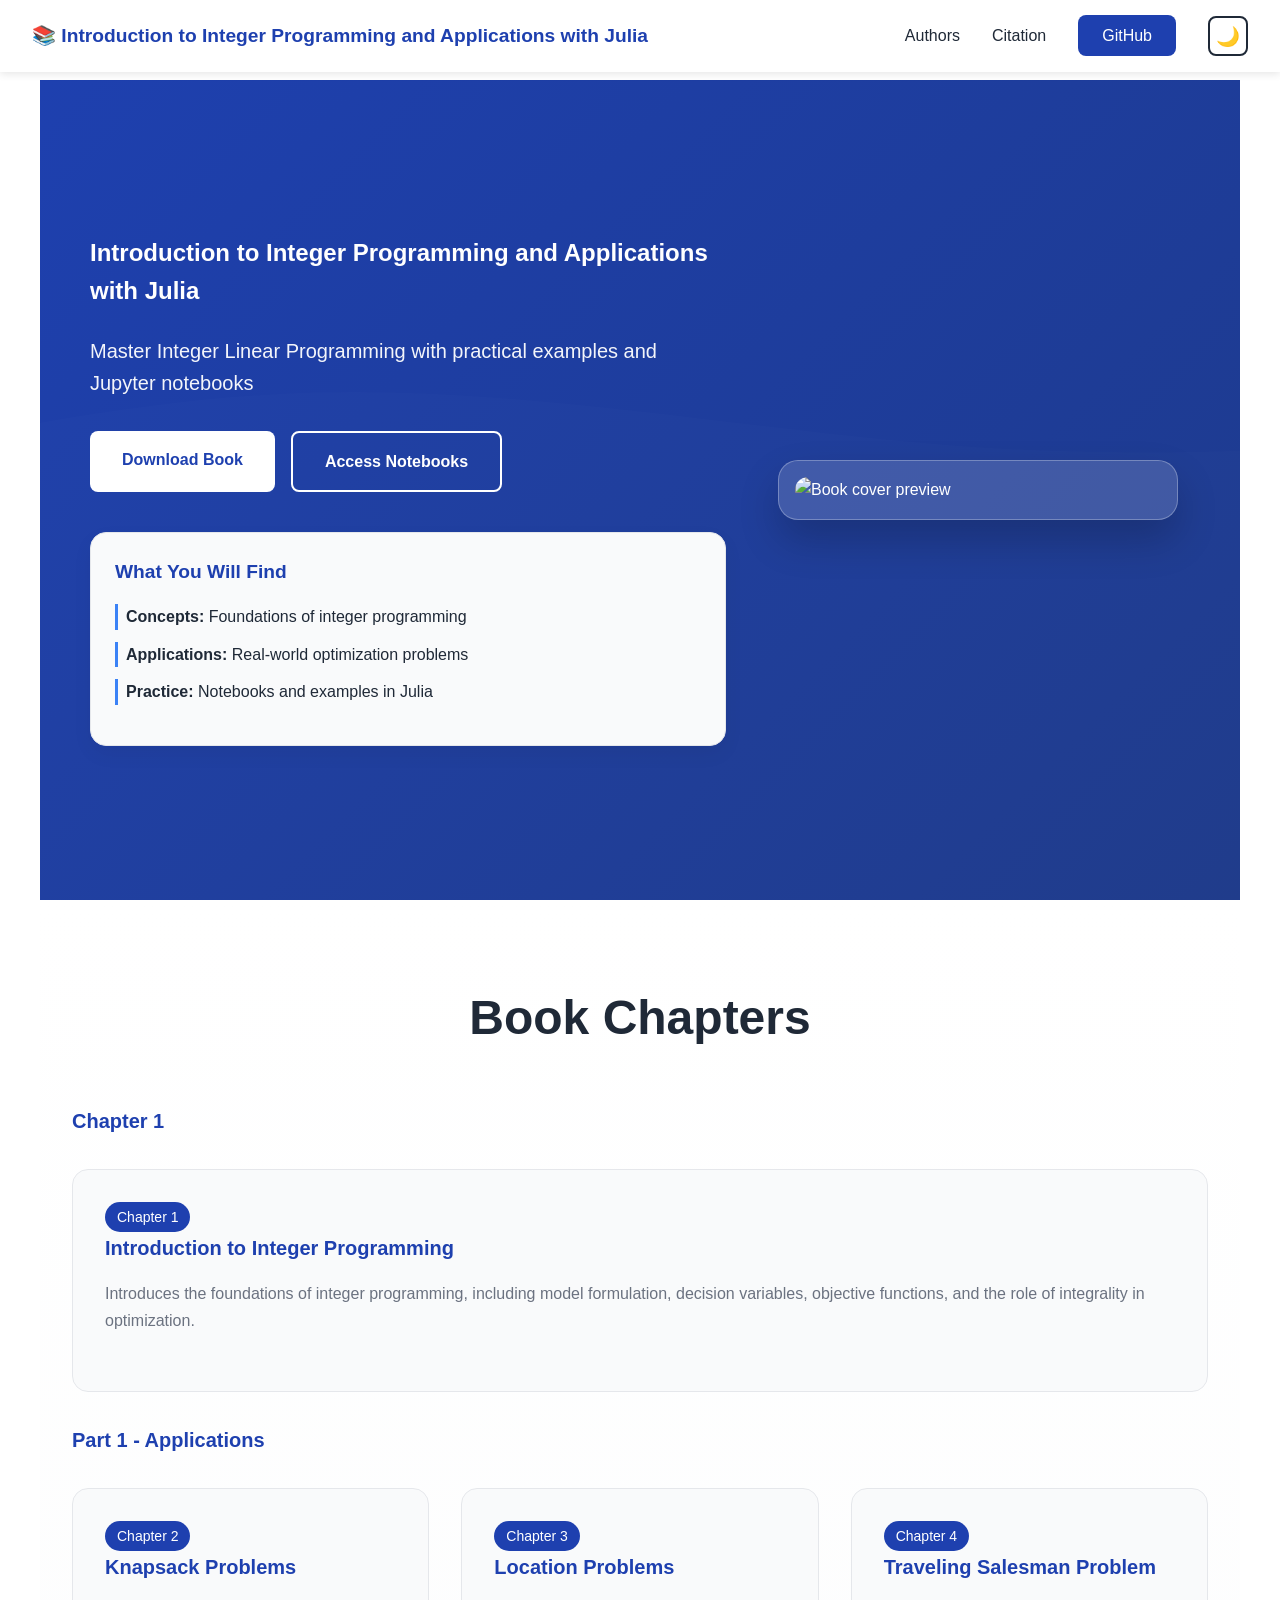
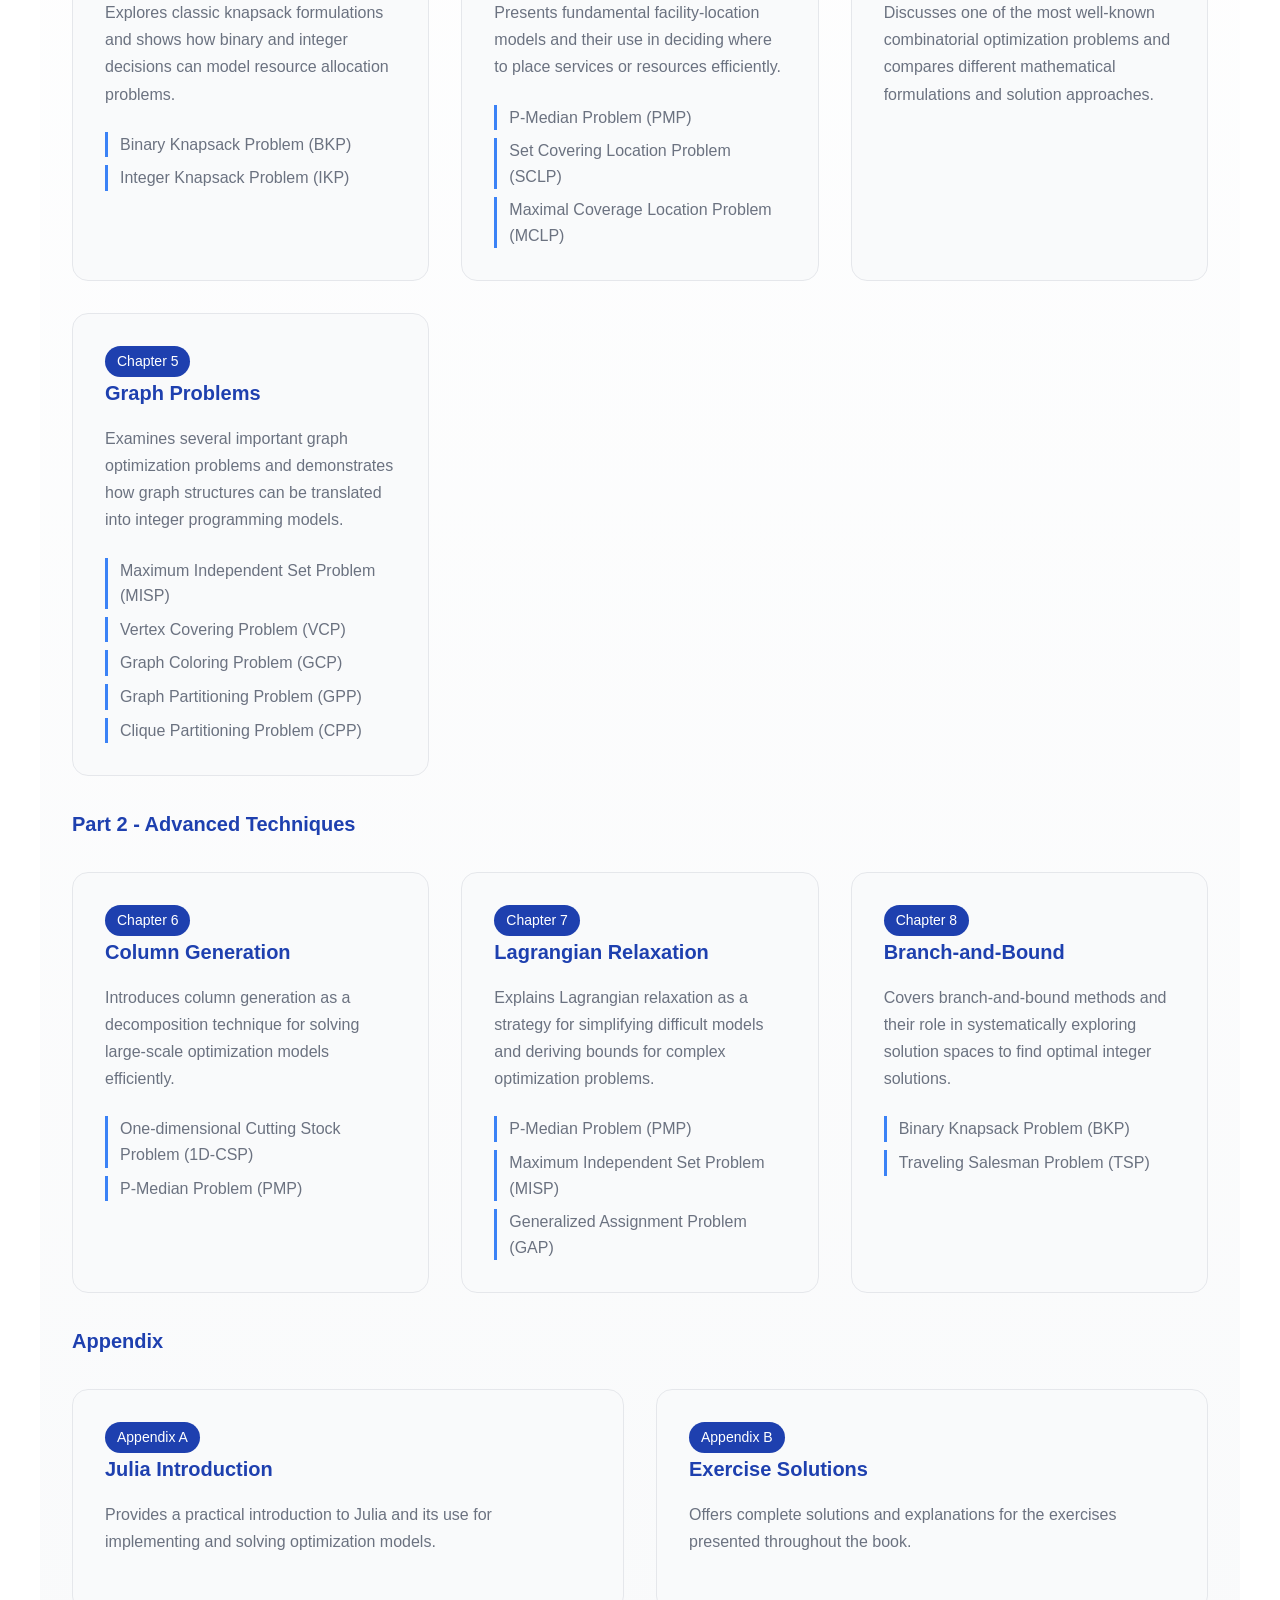
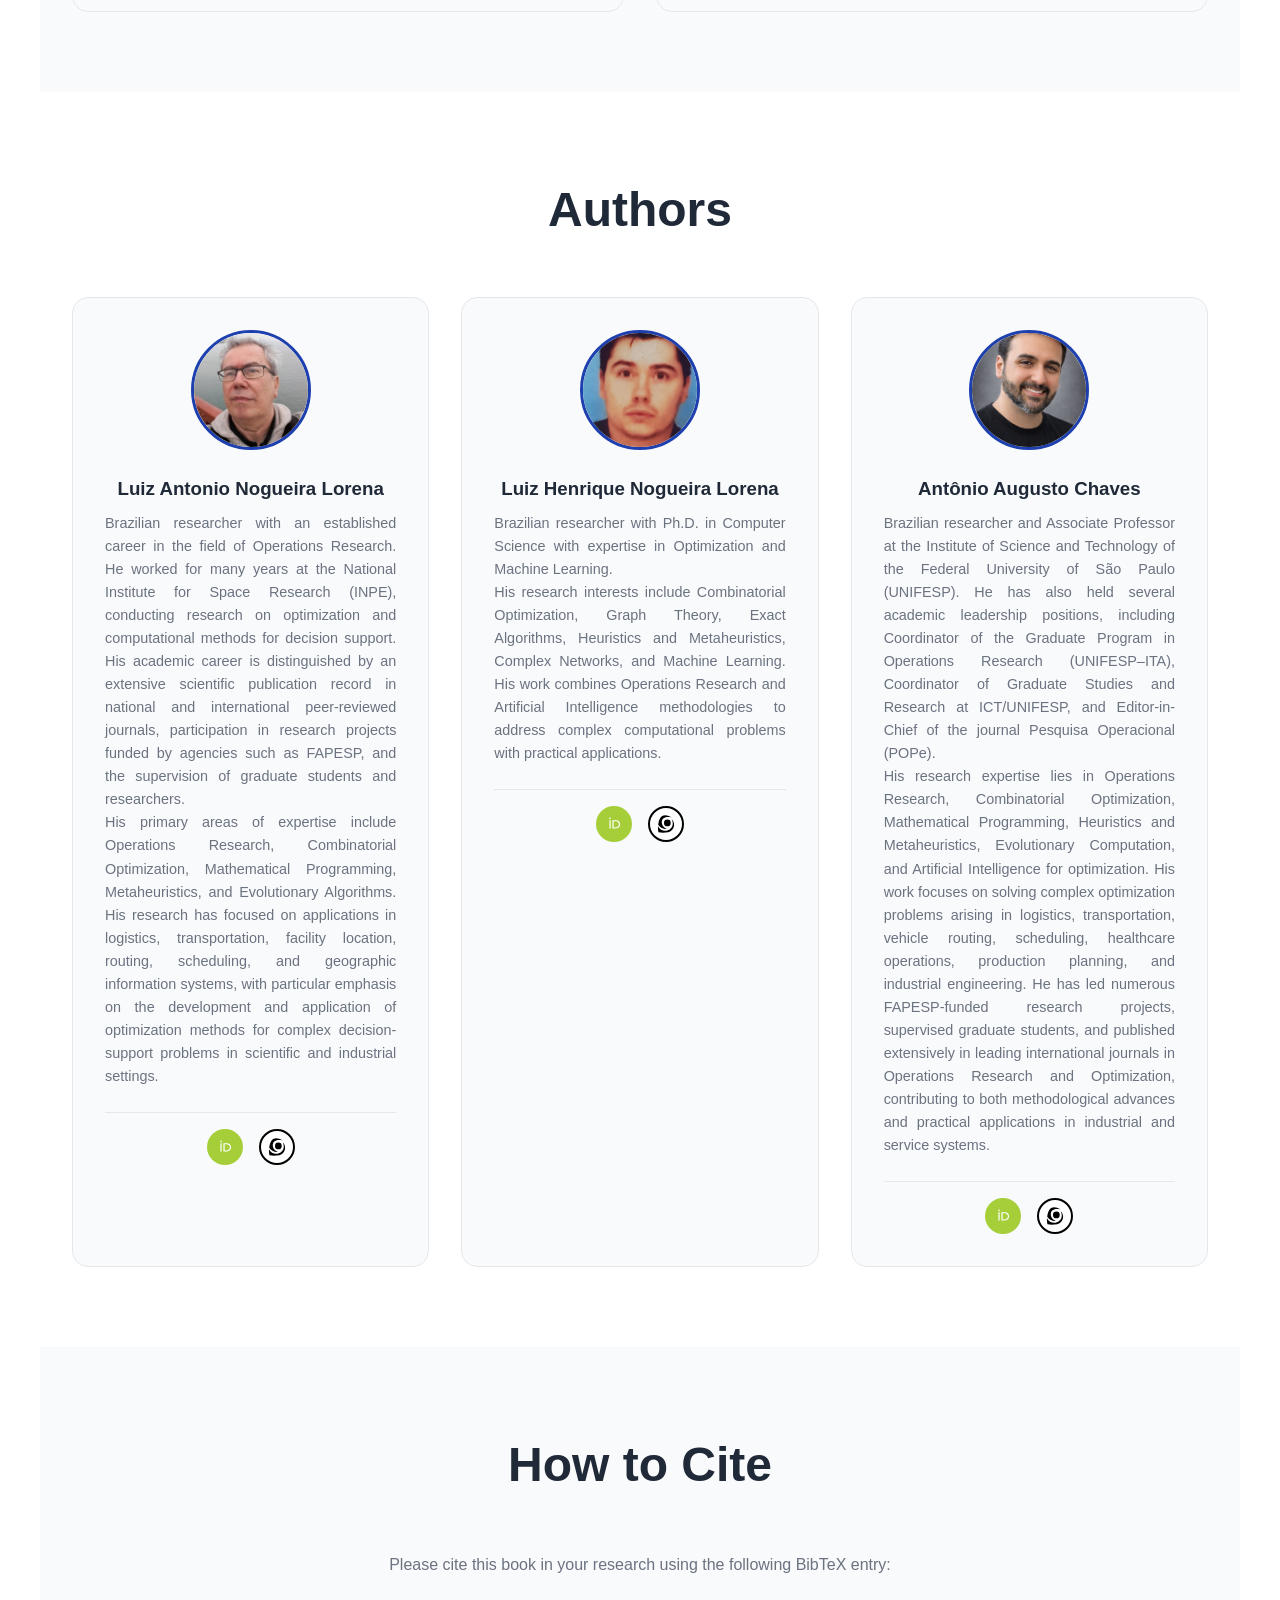
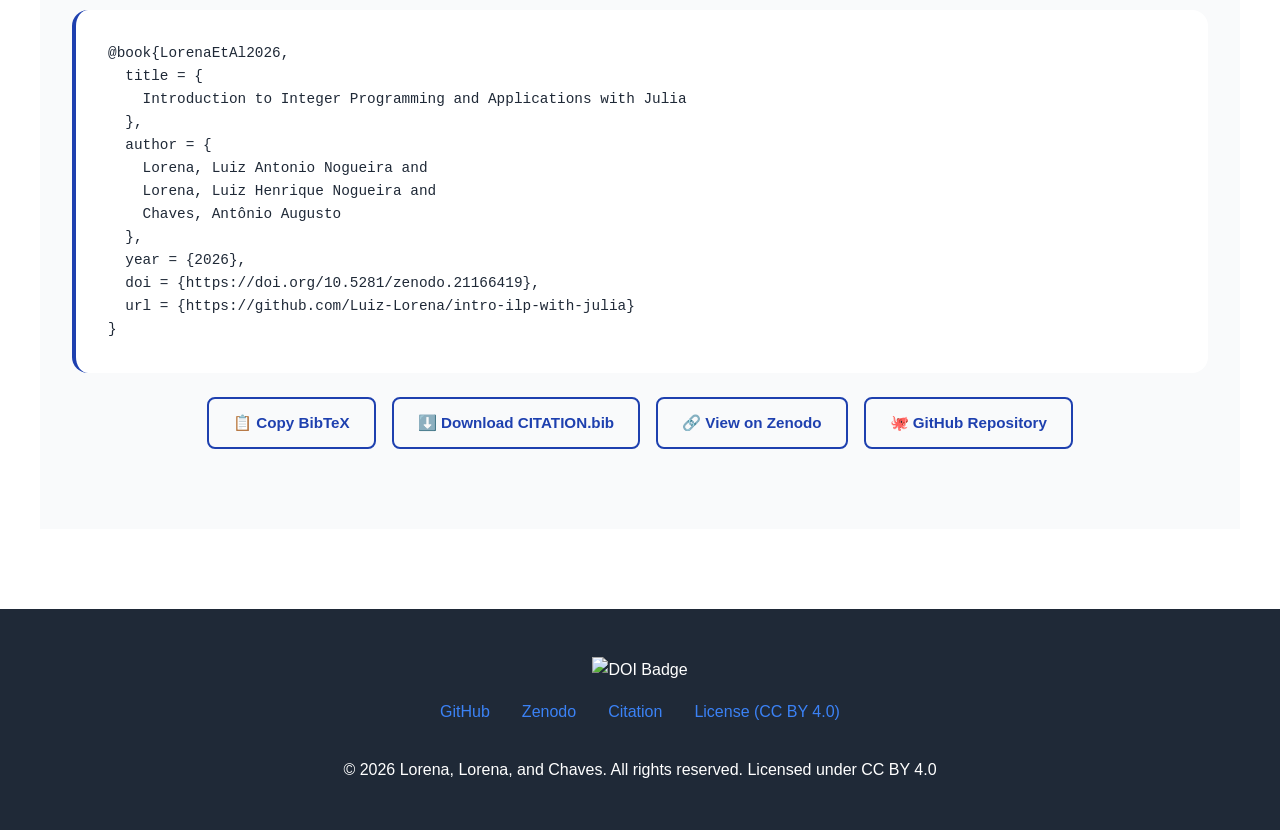
==== docs/index.html @ 432e2ef3 "Updating chapter descriptions" ====
<!DOCTYPE html>
<html lang="en">
<head>
    <meta charset="UTF-8">
    <meta name="viewport" content="width=device-width, initial-scale=1.0">
    <title>Introduction to Integer Programming and Applications with Julia</title>
    <style>
        * {
            margin: 0;
            padding: 0;
            box-sizing: border-box;
        }

        :root {
            --primary: #1e40af;
            --primary-dark: #1e3a8a;
            --primary-light: #3b82f6;
            --secondary: #dc2626;
            --text-dark: #1f2937;
            --text-light: #6b7280;
            --bg-light: #f9fafb;
            --bg-white: #ffffff;
            --border: #e5e7eb;
            --success: #10b981;
        }

        html.dark-mode {
            --primary: #60a5fa;
            --primary-dark: #3b82f6;
            --primary-light: #93c5fd;
            --secondary: #f87171;
            --text-dark: #f3f4f6;
            --text-light: #d1d5db;
            --bg-light: #1f2937;
            --bg-white: #111827;
            --border: #374151;
            --success: #34d399;
        }

        html {
            scroll-behavior: smooth;
        }

        body {
            font-family: -apple-system, BlinkMacSystemFont, 'Segoe UI', Roboto, 'Helvetica Neue', Arial, sans-serif;
            line-height: 1.6;
            color: var(--text-dark);
            background: var(--bg-white);
        }

        /* Navigation */
        nav {
            position: fixed;
            top: 0;
            width: 100%;
            background: rgba(255, 255, 255, 0.95);
            backdrop-filter: blur(10px);
            padding: 1rem 2rem;
            display: flex;
            justify-content: space-between;
            align-items: center;
            z-index: 1000;
            box-shadow: 0 2px 8px rgba(0, 0, 0, 0.1);
            transition: background 0.3s ease;
        }

        html.dark-mode nav {
            background: rgba(17, 24, 39, 0.95);
        }

        .nav-brand {
            font-size: 1.2rem;
            font-weight: 700;
            color: var(--primary);
            text-decoration: none;
            display: flex;
            align-items: center;
            gap: 0.5rem;
        }

        .nav-links {
            display: flex;
            gap: 2rem;
            list-style: none;
            align-items: center;
        }

        .nav-links a {
            color: var(--text-dark);
            text-decoration: none;
            font-weight: 500;
            transition: color 0.3s ease;
        }

        .nav-links a:hover {
            color: var(--primary);
        }

        .nav-cta {
            background: var(--primary);
            color: white;
            padding: 0.75rem 1.5rem;
            border-radius: 0.5rem;
            transition: background 0.3s ease;
        }

        .nav-links .nav-cta {
            color: white;
        }

        .nav-cta:hover {
            background: var(--primary-dark);
        }

        .hamburger {
            display: none;
            flex-direction: column;
            cursor: pointer;
            gap: 0.4rem;
        }

        .hamburger span {
            width: 25px;
            height: 3px;
            background: var(--text-dark);
            border-radius: 2px;
            transition: all 0.3s ease;
        }

        .theme-toggle {
            background: transparent;
            border: 2px solid var(--text-dark);
            color: var(--text-dark);
            width: 40px;
            height: 40px;
            border-radius: 0.5rem;
            cursor: pointer;
            display: flex;
            align-items: center;
            justify-content: center;
            font-size: 1.2rem;
            transition: all 0.3s ease;
        }

        .theme-toggle:hover {
            background: var(--primary);
            border-color: var(--primary);
            color: white;
        }

        /* Hero Section */
        .hero {
            margin-top: 80px;
            min-height: calc(100vh - 80px);
            background: linear-gradient(135deg, var(--primary) 0%, var(--primary-dark) 100%);
            color: white;
            display: flex;
            align-items: center;
            justify-content: center;
            padding: 2rem;
            position: relative;
            overflow: hidden;
        }

        .hero-inner {
            display: grid;
            grid-template-columns: 1.2fr 0.8fr;
            gap: 2.5rem;
            align-items: center;
            width: min(1100px, 100%);
            z-index: 1;
        }

        .hero::before {
            content: '';
            position: absolute;
            top: 0;
            left: 0;
            right: 0;
            bottom: 0;
            background: url('data:image/svg+xml,<svg xmlns="http://www.w3.org/2000/svg" viewBox="0 0 1440 320"><path fill="rgba(255,255,255,0.1)" fill-opacity="1" d="M0,96L48,112C96,128,192,160,288,160C384,160,480,128,576,122.7C672,117,768,139,864,144C960,149,1056,139,1152,128C1248,117,1344,107,1392,101.3L1440,96L1440,320L1392,320C1344,320,1248,320,1152,320C1056,320,960,320,864,320C768,320,672,320,576,320C480,320,384,320,288,320C192,320,96,320,48,320L0,320Z"></path></svg>') no-repeat bottom;
            background-size: cover;
            opacity: 0.1;
        }

        .hero-content {
            max-width: 700px;
            text-align: left;
            animation: fadeInUp 0.8s ease;
        }

        .hero h1 {
            font-size: clamp(rem, 5vw, 4rem);
            margin-bottom: 1.5rem;
            font-weight: 800;
        }

        .hero p {
            font-size: clamp(1rem, 2vw, 1.25rem);
            margin-bottom: 2rem;
            opacity: 0.95;
        }

        .hero-buttons {
            display: flex;
            gap: 1rem;
            justify-content: flex-start;
            flex-wrap: wrap;
        }

        .hero-visual {
            display: flex;
            justify-content: center;
            animation: fadeInUp 0.9s ease;
        }

        .hero-image-card {
            background: rgba(255, 255, 255, 0.15);
            backdrop-filter: blur(8px);
            border: 1px solid rgba(255, 255, 255, 0.28);
            border-radius: 1.25rem;
            padding: 1rem;
            box-shadow: 0 20px 40px rgba(0, 0, 0, 0.2);
            max-width: 400px;
            width: 100%;
        }

        .hero-image-card img {
            width: 100%;
            height: auto;
            display: block;
            border-radius: 0.9rem;
        }

        .btn {
            padding: 1rem 2rem;
            border-radius: 0.5rem;
            font-weight: 600;
            text-decoration: none;
            transition: all 0.3s ease;
            border: none;
            cursor: pointer;
            font-size: 1rem;
            display: inline-block;
        }

        .btn-primary {
            background: white;
            color: var(--primary);
        }

        .btn-primary:hover {
            transform: translateY(-2px);
            box-shadow: 0 10px 20px rgba(0, 0, 0, 0.2);
        }

        .btn-secondary {
            background: transparent;
            color: white;
            border: 2px solid white;
        }

        .btn-secondary:hover {
            background: white;
            color: var(--primary);
        }

        /* Sections */
        section {
            padding: 5rem 2rem;
            max-width: 1200px;
            margin: 0 auto;
        }

        h2 {
            font-size: clamp(2rem, 4vw, 3rem);
            margin-bottom: 3rem;
            text-align: center;
            color: var(--text-dark);
        }

        /* About Section */
        .about {
            display: grid;
            grid-template-columns: minmax(0, 1.1fr) minmax(280px, 0.9fr);
            gap: 3rem;
            align-items: center;
        }

        .about-content h3 {
            font-size: 1.5rem;
            margin-bottom: 1rem;
            color: var(--primary);
        }

        .about-content p {
            margin-bottom: 1rem;
            color: var(--text-light);
            line-height: 1.8;
        }

        .about-features {
            display: flex;
            flex-direction: column;
            gap: 1rem;
            margin-top: 1.5rem;
        }

        .feature-item {
            display: flex;
            gap: 1rem;
            align-items: center;
        }

        .feature-icon {
            width: 40px;
            height: 40px;
            background: var(--primary-light);
            border-radius: 50%;
            display: flex;
            align-items: center;
            justify-content: center;
            color: white;
            font-weight: bold;
            flex-shrink: 0;
        }

        .feature-item span {
            flex: 1;
        }

        .about-image {
            background: linear-gradient(135deg, var(--primary-light) 0%, var(--primary) 100%);
            border-radius: 1rem;
            height: 400px;
            display: flex;
            align-items: center;
            justify-content: center;
            color: white;
            font-size: 4rem;
        }

        .about-panel {
            display: flex;
            justify-content: center;
        }

        .about-panel-card {
            background: var(--bg-light);
            border: 1px solid var(--border);
            border-radius: 1rem;
            padding: 1.5rem;
            width: 100%;
            margin-top: 2.5rem;
            box-shadow: 0 8px 20px rgba(0, 0, 0, 0.05);
        }

        .about-panel-card h3 {
            color: var(--primary);
            margin-bottom: 1rem;
            font-size: 1.2rem;
        }

        .about-panel-card p {
            color: var(--text-light);
            margin-bottom: 1rem;
            line-height: 1.7;
        }

        .about-panel-list {
            list-style: none;
            display: flex;
            flex-direction: column;
            gap: 0.75rem;
            margin-bottom: 1rem;
        }

        .about-panel-list li {
            color: var(--text-dark);
            padding-left: 0.5rem;
            border-left: 3px solid var(--primary-light);
        }

        .about-panel-link {
            display: inline-block;
            color: var(--primary);
            font-weight: 600;
            text-decoration: none;
        }

        .about-panel-link:hover {
            text-decoration: underline;
        }

        /* Chapters Grid */
        .chapters-grid {
            display: grid;
            grid-template-columns: repeat(auto-fit, minmax(300px, 1fr));
            gap: 2rem;
            margin-top: 2rem;
        }

        .chapter-card {
            background: var(--bg-light);
            border-radius: 1rem;
            padding: 2rem;
            transition: all 0.3s ease;
            border: 1px solid var(--border);
        }

        .chapter-card:hover {
            transform: translateY(-8px);
            box-shadow: 0 12px 24px rgba(0, 0, 0, 0.1);
            border-color: var(--primary);
        }

        .chapter-card h3 {
            color: var(--primary);
            margin-bottom: 1rem;
            font-size: 1.25rem;
        }

        .chapter-card p {
            color: var(--text-light);
            margin-bottom: 1.5rem;
            line-height: 1.7;
        }

        .chapter-tag {
            display: inline-block;
            background: var(--primary);
            color: white;
            padding: 0.25rem 0.75rem;
            border-radius: 2rem;
            font-size: 0.875rem;
            margin-right: 0.5rem;
        }

        .chapters-section {
            background: linear-gradient(180deg, var(--bg-white) 0%, var(--bg-light) 100%);
        }

        .chapter-part {
            margin-top: 2rem;
        }

        .chapter-part h3 {
            color: var(--primary);
            margin-bottom: 1rem;
            font-size: 1.25rem;
        }

        .chapter-card ul {
            list-style: none;
            display: flex;
            flex-direction: column;
            gap: 0.5rem;
            margin-top: 1rem;
        }

        .chapter-card li {
            color: var(--text-light);
            padding-left: 0.75rem;
            border-left: 3px solid var(--primary-light);
            line-height: 1.6;
        }

        /* Key Features */
        .features {
            background: var(--bg-light);
        }

        .features-grid {
            display: grid;
            grid-template-columns: repeat(auto-fit, minmax(250px, 1fr));
            gap: 2rem;
            margin-top: 2rem;
        }

        .feature-card {
            background: white;
            padding: 2rem;
            border-radius: 1rem;
            text-align: center;
            border: 1px solid var(--border);
            transition: all 0.3s ease;
        }

        .feature-card:hover {
            border-color: var(--primary);
            box-shadow: 0 8px 16px rgba(0, 0, 0, 0.08);
        }

        .feature-card-icon {
            font-size: 3rem;
            margin-bottom: 1rem;
        }

        .feature-card h3 {
            margin-bottom: 1rem;
            color: var(--text-dark);
        }

        .feature-card p {
            color: var(--text-light);
        }

        /* Authors Section */
        .authors-section {
            text-align: center;
        }

        .authors-grid {
            display: grid;
            grid-template-columns: repeat(auto-fit, minmax(250px, 1fr));
            gap: 2rem;
            margin-top: 2rem;
        }

        .author-card {
            background: var(--bg-light);
            padding: 2rem;
            border-radius: 1rem;
            border: 1px solid var(--border);
        }

        .author-avatar {
            width: 120px;
            height: 120px;
            border-radius: 50%;
            margin: 0 auto 1.5rem;
            display: flex;
            align-items: center;
            justify-content: center;
            overflow: hidden;
            border: 3px solid var(--primary);
        }

        .author-avatar img {
            width: 100%;
            height: 100%;
            object-fit: cover;
        }

        .author-card h3 {
            margin-bottom: 0.5rem;
            color: var(--text-dark);
        }

        .author-card p {
            color: var(--text-light);
            font-size: 0.9rem;
            text-align: justify;
        }

        .author-links {
            display: flex;
            gap: 1rem;
            justify-content: center;
            margin-top: 1.5rem;
            padding-top: 1rem;
            border-top: 1px solid var(--border);
        }

        .author-link {
            display: inline-flex;
            align-items: center;
            justify-content: center;
            width: 36px;
            height: 36px;
            border-radius: 50%;
            background: var(--primary-light);
            color: white;
            text-decoration: none;
            transition: all 0.3s ease;
            font-size: 1.2rem;
        }

        .author-link:hover {
            background: var(--primary);
            transform: translateY(-2px);
        }

        .author-link.lattes {
            background: white;
            border: 2px solid #000000;
        }

        .author-link.lattes:hover {
            background: #f0f0f0;
            border: 4px solid #000000;
        }

        .author-link.lattes img {
            filter: brightness(0) saturate(100%) contrast(100%);
        }

        .author-link.orcid {
            background: #a6ce39;
        }

        .author-link.orcid:hover {
            background: #8ab71b;
        }

        /* Citation Section */
        .citation-section {
            background: var(--bg-light);
        }

        .citation-box {
            background: white;
            padding: 2rem;
            border-radius: 1rem;
            border-left: 4px solid var(--primary);
            margin-top: 2rem;
            font-family: 'Monaco', 'Menlo', monospace;
            font-size: 0.9rem;
            overflow-x: auto;
            position: relative;
        }

        html.dark-mode .citation-box {
            background: #1f2937;
            color: #f3f4f6;
        }

        .citation-actions {
            display: flex;
            gap: 1rem;
            justify-content: center;
            margin-top: 1.5rem;
            flex-wrap: wrap;
        }

        .citation-btn {
            padding: 0.75rem 1.5rem;
            border-radius: 0.5rem;
            font-weight: 600;
            text-decoration: none;
            border: 2px solid var(--primary);
            background: transparent;
            color: var(--primary);
            cursor: pointer;
            transition: all 0.3s ease;
            font-size: 0.95rem;
        }

        .citation-btn:hover {
            background: var(--primary);
            color: white;
            transform: translateY(-2px);
        }

        .citation-btn.success {
            border-color: var(--success);
            color: var(--success);
        }

        .citation-btn.success:hover {
            background: var(--success);
            color: white;
        }

        /* Footer */
        footer {
            background: var(--text-dark);
            color: white;
            padding: 3rem 2rem;
            text-align: center;
            margin-top: 5rem;
        }

        .footer-links {
            display: flex;
            justify-content: center;
            gap: 2rem;
            margin-bottom: 2rem;
            flex-wrap: wrap;
        }

        .footer-links a {
            color: var(--primary-light);
            text-decoration: none;
            transition: color 0.3s ease;
        }

        .footer-links a:hover {
            color: white;
        }

        .badge {
            display: inline-block;
            margin-bottom: 1rem;
        }

        /* Animations */
        @keyframes fadeInUp {
            from {
                opacity: 0;
                transform: translateY(30px);
            }
            to {
                opacity: 1;
                transform: translateY(0);
            }
        }

        /* Responsive Design */
        @media (max-width: 768px) {
            nav {
                padding: 1rem;
            }

            .nav-links {
                display: none;
                position: absolute;
                top: 100%;
                left: 0;
                right: 0;
                background: var(--bg-white);
                flex-direction: column;
                gap: 1rem;
                padding: 2rem;
                box-shadow: 0 8px 16px rgba(0, 0, 0, 0.1);
            }

            .nav-links.active {
                display: flex;
            }

            html.dark-mode .nav-links {
                background: rgba(17, 24, 39, 0.98);
            }

            .hamburger {
                display: flex;
            }

            .hamburger.active span:nth-child(1) {
                transform: rotate(45deg) translate(8px, 8px);
            }

            .hamburger.active span:nth-child(2) {
                opacity: 0;
            }

            .hamburger.active span:nth-child(3) {
                transform: rotate(-45deg) translate(5px, -6px);
            }

            .hero {
                margin-top: 60px;
            }

            .hero-inner {
                grid-template-columns: 1fr;
                gap: 2rem;
            }

            .hero-content {
                text-align: center;
            }

            .hero-buttons {
                justify-content: center;
            }

            section {
                padding: 3rem 1.5rem;
            }

            .about {
                grid-template-columns: 1fr;
            }

            .about-image {
                order: -1;
            }

            h2 {
                font-size: 2rem;
                margin-bottom: 2rem;
            }

            .chapters-grid {
                grid-template-columns: 1fr;
            }
        }

        @media (max-width: 480px) {
            .hero h1 {
                font-size: 1.75rem;
            }

            .hero-buttons {
                flex-direction: column;
            }

            .btn {
                width: 100%;
            }

            .footer-links {
                flex-direction: column;
                gap: 1rem;
            }
        }

        /* Utility Classes */
        .container {
            max-width: 1200px;
            margin: 0 auto;
            padding: 0 2rem;
        }

        .text-center {
            text-align: center;
        }

        .mt-3 {
            margin-top: 1.5rem;
        }
    </style>
</head>
<body>
    <!-- Navigation -->
    <nav>
        <a href="#" class="nav-brand">📚 Introduction to Integer Programming and Applications with Julia</a>
        <button class="hamburger" id="hamburger">
            <span></span>
            <span></span>
            <span></span>
        </button>
        <ul class="nav-links" id="navLinks">
            <li><a href="#authors">Authors</a></li>
            <li><a href="#citation">Citation</a></li>
            <li><a href="https://github.com/Luiz-Lorena/intro-ilp-with-julia" target="_blank" class="nav-cta">GitHub</a></li>
            <li><button class="theme-toggle" id="themeToggle" title="Toggle dark mode">🌙</button></li>
        </ul>
    </nav>

    <!-- Hero Section -->
    <section class="hero">
        <div class="hero-inner">
            <div class="hero-content">
                <h1>Introduction to Integer Programming and Applications with Julia</h1>
                <p>Master Integer Linear Programming with practical examples and Jupyter notebooks</p>
                <div class="hero-buttons">
                    <a href="intro-ilp-julia.pdf" 
                    download="intro-ilp-julia.pdf"
                    class="btn btn-primary">Download Book</a>
                    <a href="https://github.com/Luiz-Lorena/intro-ilp-with-julia" class="btn btn-secondary">Access Notebooks</a>
                </div>
            <!-- <div class="about-panel"> -->
            <div class="about-panel-card">
                    <h3>What You Will Find</h3>
                    <ul class="about-panel-list">
                        <li><strong>Concepts:</strong> Foundations of integer programming</li>
                        <li><strong>Applications:</strong> Real-world optimization problems</li>
                        <li><strong>Practice:</strong> Notebooks and examples in Julia</li>
                    </ul>
                </div>
            <!-- </div> -->
            </div>
            <div class="hero-visual">
                <div class="hero-image-card">
                    <img src="images/cover.png" alt="Book cover preview">
                </div>
            </div>
        </div>
    </section>

    <!-- Chapters Overview Section -->
    <section id="chapters" class="chapters-section">
        <h2>Book Chapters</h2>

        <div class="chapter-part">
            <h3>Chapter 1</h3>
            <div class="chapters-grid">
                <article class="chapter-card">
                    <span class="chapter-tag">Chapter 1</span>
                    <h3>Introduction to Integer Programming</h3>
                    <p>Introduces the foundations of integer programming, including model formulation, decision variables, objective functions, and the role of integrality in optimization.</p>
                </article>
            </div>
        </div>

        <div class="chapter-part">
            <h3>Part 1 - Applications</h3>
            <div class="chapters-grid">
                <article class="chapter-card">
                    <span class="chapter-tag">Chapter 2</span>
                    <h3>Knapsack Problems</h3>
                    <p>Explores classic knapsack formulations and shows how binary and integer decisions can model resource allocation problems.</p>
                    <ul>
                        <li>Binary Knapsack Problem (BKP)</li>
                        <li>Integer Knapsack Problem (IKP)</li>
                    </ul>
                </article>
                <article class="chapter-card">
                    <span class="chapter-tag">Chapter 3</span>
                    <h3>Location Problems</h3>
                    <p>Presents fundamental facility-location models and their use in deciding where to place services or resources efficiently.</p>
                    <ul>
                        <li>P-Median Problem (PMP)</li>
                        <li>Set Covering Location Problem (SCLP)</li>
                        <li>Maximal Coverage Location Problem (MCLP)</li>
                    </ul>
                </article>
                <article class="chapter-card">
                    <span class="chapter-tag">Chapter 4</span>
                    <h3>Traveling Salesman Problem</h3>
                    <p>Discusses one of the most well-known combinatorial optimization problems and compares different mathematical formulations and solution approaches.</p>
                </article>
                <article class="chapter-card">
                    <span class="chapter-tag">Chapter 5</span>
                    <h3>Graph Problems</h3>
                    <p>Examines several important graph optimization problems and demonstrates how graph structures can be translated into integer programming models.</p>
                    <ul>
                        <li>Maximum Independent Set Problem (MISP)</li>
                        <li>Vertex Covering Problem (VCP)</li>
                        <li>Graph Coloring Problem (GCP)</li>
                        <li>Graph Partitioning Problem (GPP)</li>
                        <li>Clique Partitioning Problem (CPP)</li>
                    </ul>
                </article>
            </div>
        </div>

        <div class="chapter-part">
            <h3>Part 2 - Advanced Techniques</h3>
            <div class="chapters-grid">
                <article class="chapter-card">
                    <span class="chapter-tag">Chapter 6</span>
                    <h3>Column Generation</h3>
                    <p>Introduces column generation as a decomposition technique for solving large-scale optimization models efficiently.</p>
                    <ul>
                        <li>One-dimensional Cutting Stock Problem (1D-CSP)</li>
                        <li>P-Median Problem (PMP)</li>
                    </ul>
                </article>
                <article class="chapter-card">
                    <span class="chapter-tag">Chapter 7</span>
                    <h3>Lagrangian Relaxation</h3>
                    <p>Explains Lagrangian relaxation as a strategy for simplifying difficult models and deriving bounds for complex optimization problems.</p>
                    <ul>
                        <li>P-Median Problem (PMP)</li>
                        <li>Maximum Independent Set Problem (MISP)</li>
                        <li>Generalized Assignment Problem (GAP)</li>
                    </ul>
                </article>
                <article class="chapter-card">
                    <span class="chapter-tag">Chapter 8</span>
                    <h3>Branch-and-Bound</h3>
                    <p>Covers branch-and-bound methods and their role in systematically exploring solution spaces to find optimal integer solutions.</p>
                    <ul>
                        <li>Binary Knapsack Problem (BKP)</li>
                        <li>Traveling Salesman Problem (TSP)</li>
                    </ul>
                </article>
            </div>
        </div>

        <div class="chapter-part">
            <h3>Appendix</h3>
            <div class="chapters-grid">
                <article class="chapter-card">
                    <span class="chapter-tag">Appendix A</span>
                    <h3>Julia Introduction</h3>
                    <p>Provides a practical introduction to Julia and its use for implementing and solving optimization models.</p>
                </article>
                <article class="chapter-card">
                    <span class="chapter-tag">Appendix B</span>
                    <h3>Exercise Solutions</h3>
                    <p>Offers complete solutions and explanations for the exercises presented throughout the book.</p>
                </article>
            </div>
        </div>
    </section>

    <!-- Authors Section -->
    <section id="authors" class="authors-section">
        <h2>Authors</h2>
        <div class="authors-grid">
            <div class="author-card">
                <div class="author-avatar">
                    <img src="images/LuizANLorena.gif" alt="Luiz Antonio Nogueira Lorena">
                </div>
                <h3>Luiz Antonio Nogueira Lorena</h3>
                <p>Brazilian researcher with an established career in the field of Operations Research. He worked for many years at the National Institute for Space Research (INPE), conducting research on optimization and computational methods for decision support. His academic career is distinguished by an extensive scientific publication record in national and international peer-reviewed journals, participation in research projects funded by agencies such as FAPESP, and the supervision of graduate students and researchers.</p>
                <p>His primary areas of expertise include Operations Research, Combinatorial Optimization, Mathematical Programming, Metaheuristics, and Evolutionary Algorithms. His research has focused on applications in logistics, transportation, facility location, routing, scheduling, and geographic information systems, with particular emphasis on the development and application of optimization methods for complex decision-support problems in scientific and industrial settings.</p>
                <div class="author-links">
                    <a href="https://orcid.org/0000-0003-2043-1441" target="_blank" rel="noopener noreferrer" class="author-link orcid" title="ORCID">
                        <img src="images/orcid_logo.svg" alt="ORCID" style="width: 20px; height: 20px;">
                    </a>
                    <a href="http://lattes.cnpq.br/7195702087655314" target="_blank" rel="noopener noreferrer" class="author-link lattes" title="Plataforma Lattes">
                        <img src="images/lattes_logo.svg" alt="Lattes" style="width: 20px; height: 20px;">
                    </a>
                </div>
            </div>
            <div class="author-card">
                <div class="author-avatar">
                    <img src="images/LuizHNLorena.gif" alt="Luiz Henrique Nogueira Lorena">
                </div>
                <h3>Luiz Henrique Nogueira Lorena</h3>
                <p>Brazilian researcher with Ph.D. in Computer Science with expertise in Optimization and Machine Learning.</p>
                <p>His research interests include Combinatorial Optimization, Graph Theory, Exact Algorithms, Heuristics and Metaheuristics, Complex Networks, and Machine Learning. His work combines Operations Research and Artificial Intelligence methodologies to address complex computational problems with practical applications.</p>
                <div class="author-links">
                    <a href="https://orcid.org/0000-0002-7072-785X" target="_blank" rel="noopener noreferrer" class="author-link orcid" title="ORCID">
                        <img src="images/orcid_logo.svg" alt="ORCID" style="width: 20px; height: 20px;">
                    </a>
                    <a href="http://lattes.cnpq.br/3719447000531011" target="_blank" rel="noopener noreferrer" class="author-link lattes" title="Plataforma Lattes">
                        <img src="images/lattes_logo.svg" alt="Lattes" style="width: 20px; height: 20px;">
                    </a>
                </div>
            </div>
            <div class="author-card">
                <div class="author-avatar">
                    <img src="images/AntonioAChaves.gif" alt="Antônio Augusto Chaves">
                </div>
                <h3>Antônio Augusto Chaves</h3>
                <p>Brazilian researcher and Associate Professor at the Institute of Science and Technology of the Federal University of São Paulo (UNIFESP). He has also held several academic leadership positions, including Coordinator of the Graduate Program in Operations Research (UNIFESP–ITA), Coordinator of Graduate Studies and Research at ICT/UNIFESP, and Editor-in-Chief of the journal Pesquisa Operacional (POPe).</p>
                <p>His research expertise lies in Operations Research, Combinatorial Optimization, Mathematical Programming, Heuristics and Metaheuristics, Evolutionary Computation, and Artificial Intelligence for optimization. His work focuses on solving complex optimization problems arising in logistics, transportation, vehicle routing, scheduling, healthcare operations, production planning, and industrial engineering. He has led numerous FAPESP-funded research projects, supervised graduate students, and published extensively in leading international journals in Operations Research and Optimization, contributing to both methodological advances and practical applications in industrial and service systems.</p>
                <div class="author-links">
                    <a href="https://orcid.org/0000-0001-5767-6798" target="_blank" rel="noopener noreferrer" class="author-link orcid" title="ORCID">
                        <img src="images/orcid_logo.svg" alt="ORCID" style="width: 20px; height: 20px;">
                    </a>
                    <a href="http://lattes.cnpq.br/4973949421738244" target="_blank" rel="noopener noreferrer" class="author-link lattes" title="Plataforma Lattes">
                        <img src="images/lattes_logo.svg" alt="Lattes" style="width: 20px; height: 20px;">
                    </a>
                </div>
            </div>
        </div>
    </section>

    <!-- Citation Section -->
    <section id="citation" class="citation-section">
        <h2>How to Cite</h2>
        <p style="text-align: center; color: var(--text-light); margin-bottom: 1rem;">Please cite this book in your research using the following BibTeX entry:</p>
        <div class="citation-box" id="citationBox">
@book{LorenaEtAl2026,<br>
&nbsp;&nbsp;title = {<br>
&nbsp;&nbsp;&nbsp;&nbsp;Introduction to Integer Programming and Applications with Julia<br>
&nbsp;&nbsp;},<br>
&nbsp;&nbsp;author = {<br>
&nbsp;&nbsp;&nbsp;&nbsp;Lorena, Luiz Antonio Nogueira and<br>
&nbsp;&nbsp;&nbsp;&nbsp;Lorena, Luiz Henrique Nogueira and<br>
&nbsp;&nbsp;&nbsp;&nbsp;Chaves, Antônio Augusto<br>
&nbsp;&nbsp;},<br>
&nbsp;&nbsp;year = {2026},<br>
&nbsp;&nbsp;doi = {https://doi.org/10.5281/zenodo.21166419},<br>
&nbsp;&nbsp;url = {https://github.com/Luiz-Lorena/intro-ilp-with-julia}<br>
}
        </div>
        <div class="citation-actions">
            <button class="citation-btn" id="copyBtn" title="Copy BibTeX to clipboard">📋 Copy BibTeX</button>
            <a href="CITATION.bib" download="CITATION.bib" class="citation-btn" title="Download CITATION.bib file">⬇️ Download CITATION.bib</a>
            <a href="https://doi.org/10.5281/zenodo.21166419" class="citation-btn" title="View on Zenodo">🔗 View on Zenodo</a>
            <a href="https://github.com/Luiz-Lorena/intro-ilp-with-julia" class="citation-btn" title="GitHub Repository">🐙 GitHub Repository</a>
        </div>
    </section>

    <!-- Footer -->
    <footer>
        <div class="badge">
            <img src="https://zenodo.org/badge/DOI/10.5281/zenodo.21166419.svg" alt="DOI Badge" style="height: 40px;">
        </div>
        <div class="footer-links">
            <a href="https://github.com/Luiz-Lorena/intro-ilp-with-julia" target="_blank">GitHub</a>
            <a href="https://zenodo.org/records/21166419" target="_blank">Zenodo</a>
            <a href="#citation">Citation</a>
            <a href="https://github.com/Luiz-Lorena/intro-ilp-with-julia/blob/main/LICENSE" target="_blank">License (CC BY 4.0)</a>
        </div>
        <p>&copy; 2026 Lorena, Lorena, and Chaves. All rights reserved. Licensed under CC BY 4.0</p>
    </footer>

    <script>
        // Dark Mode Toggle
        const themeToggle = document.getElementById('themeToggle');
        const html = document.documentElement;

        // Load saved theme preference
        const savedTheme = localStorage.getItem('theme');
        if (savedTheme === 'dark' || (!savedTheme && window.matchMedia('(prefers-color-scheme: dark)').matches)) {
            html.classList.add('dark-mode');
            themeToggle.textContent = '☀️';
        } else {
            html.classList.remove('dark-mode');
            themeToggle.textContent = '🌙';
        }

        themeToggle.addEventListener('click', () => {
            html.classList.toggle('dark-mode');
            const isDark = html.classList.contains('dark-mode');
            localStorage.setItem('theme', isDark ? 'dark' : 'light');
            themeToggle.textContent = isDark ? '☀️' : '🌙';
        });

        // Mobile Menu Toggle
        const hamburger = document.getElementById('hamburger');
        const navLinks = document.getElementById('navLinks');

        hamburger.addEventListener('click', () => {
            hamburger.classList.toggle('active');
            navLinks.classList.toggle('active');
        });

        // Close menu when a link is clicked
        document.querySelectorAll('.nav-links a').forEach(link => {
            link.addEventListener('click', () => {
                hamburger.classList.remove('active');
                navLinks.classList.remove('active');
            });
        });

        // Smooth scroll with offset for fixed navbar
        document.querySelectorAll('a[href^="#"]').forEach(anchor => {
            anchor.addEventListener('click', function (e) {
                const href = this.getAttribute('href');
                if (href === '#') return;
                
                e.preventDefault();
                const target = document.querySelector(href);
                if (target) {
                    const offset = 80;
                    const targetPosition = target.offsetTop - offset;
                    window.scrollTo({
                        top: targetPosition,
                        behavior: 'smooth'
                    });
                }
            });
        });

        // Add scroll effect to navbar
        let lastScroll = 0;
        const navbar = document.querySelector('nav');

        window.addEventListener('scroll', () => {
            const currentScroll = window.pageYOffset;
            if (currentScroll <= 0) {
                navbar.style.boxShadow = '0 2px 8px rgba(0, 0, 0, 0.1)';
            }
            lastScroll = currentScroll;
        });

        // Intersection Observer for fade-in animations
        const observerOptions = {
            threshold: 0.1,
            rootMargin: '0px 0px -100px 0px'
        };

        const observer = new IntersectionObserver((entries) => {
            entries.forEach(entry => {
                if (entry.isIntersecting) {
                    entry.target.style.animation = 'fadeInUp 0.6s ease forwards';
                    observer.unobserve(entry.target);
                }
            });
        }, observerOptions);

        document.querySelectorAll('section > *').forEach(el => {
            el.style.opacity = '0';
            observer.observe(el);
        });

        // Copy BibTeX functionality
        const copyBtn = document.getElementById('copyBtn');
        const citationBox = document.getElementById('citationBox');

        copyBtn.addEventListener('click', () => {
            // Extract clean text from citation box (remove HTML tags)
            const bibtexText = `@book{LorenaEtAl2026,
  title = {
    Introduction to Integer Programming and Applications with Julia
  },
  author = {
    Lorena, Luiz Antonio Nogueira and
    Lorena, Luiz Henrique Nogueira and
    Chaves, Antônio Augusto
  },
  year = {2026},
  doi = {https://doi.org/10.5281/zenodo.21166419},
  url = {https://github.com/Luiz-Lorena/intro-ilp-with-julia}
}`;

            navigator.clipboard.writeText(bibtexText).then(() => {
                const originalText = copyBtn.textContent;
                copyBtn.textContent = '✓ Copied!';
                copyBtn.classList.add('success');
                setTimeout(() => {
                    copyBtn.textContent = originalText;
                    copyBtn.classList.remove('success');
                }, 2000);
            }).catch(() => {
                alert('Failed to copy BibTeX. Please try again.');
            });
        });
    </script>
</body>
</html>
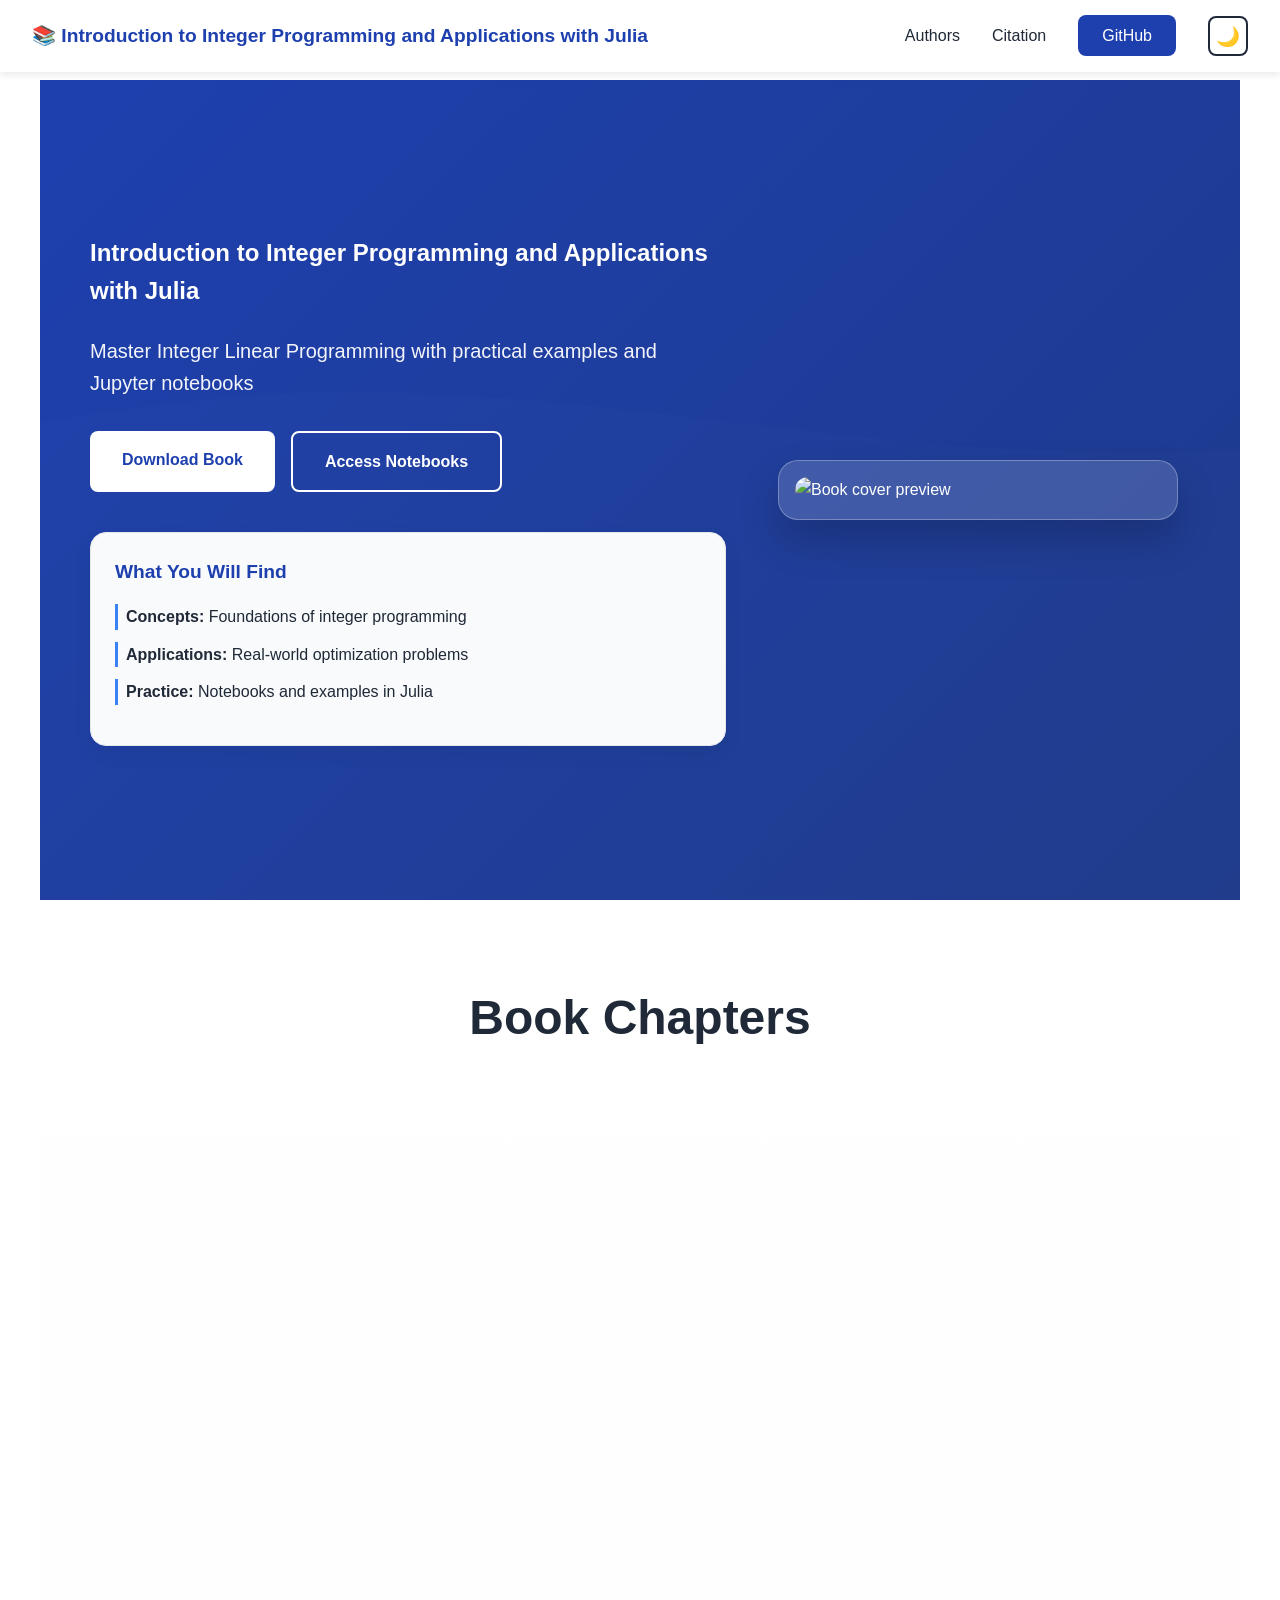
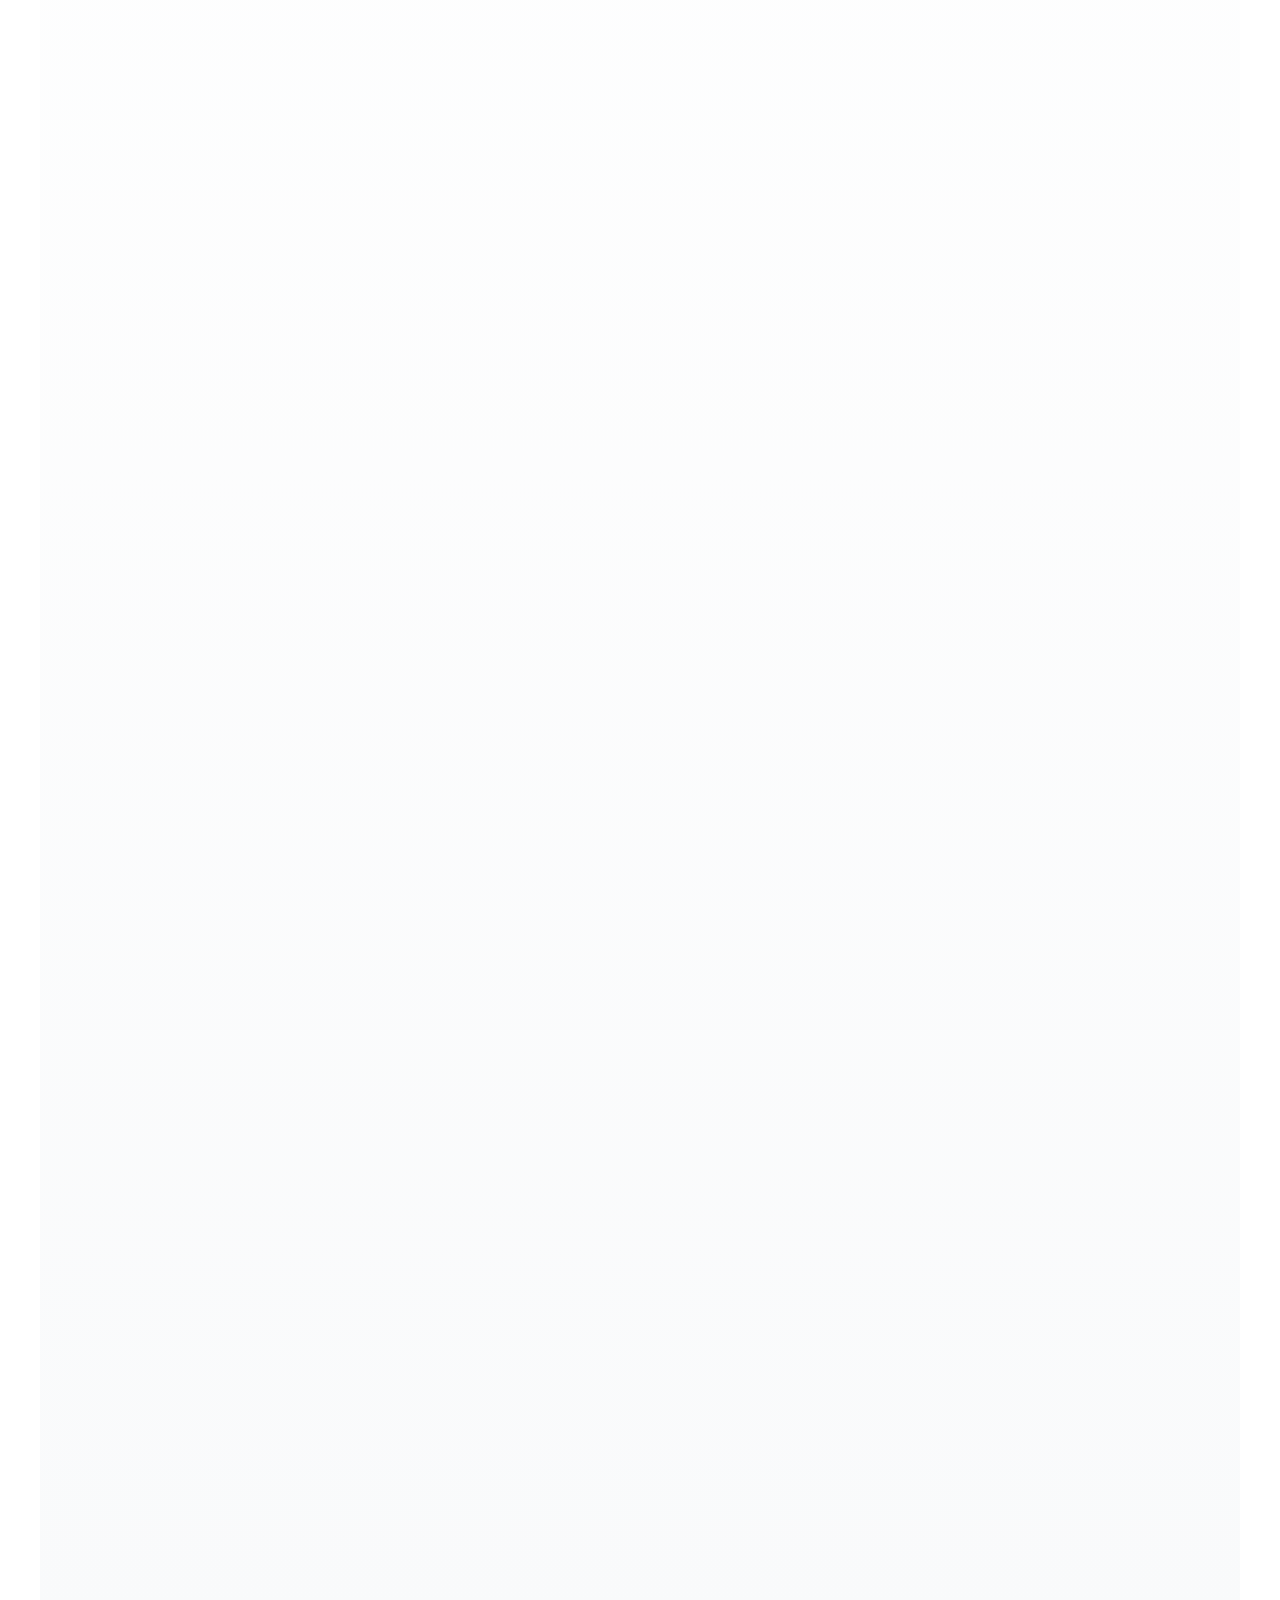
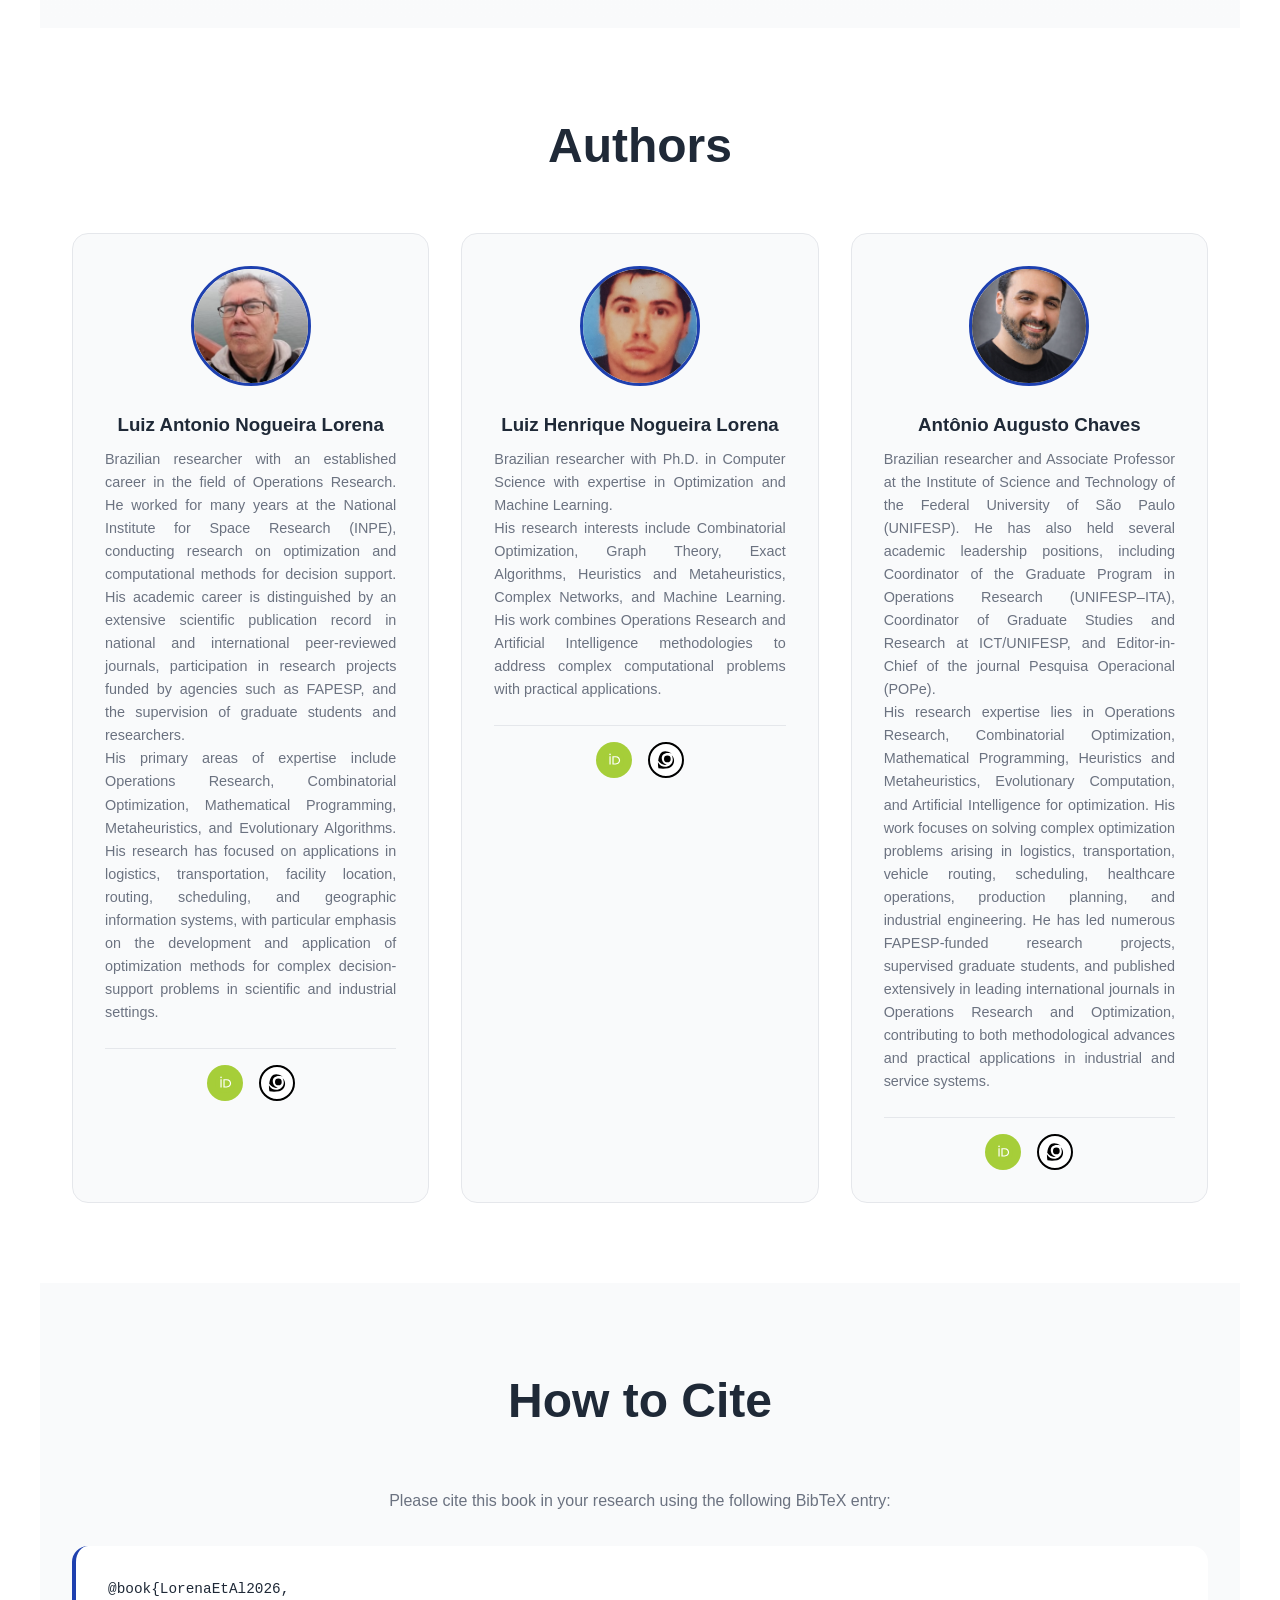
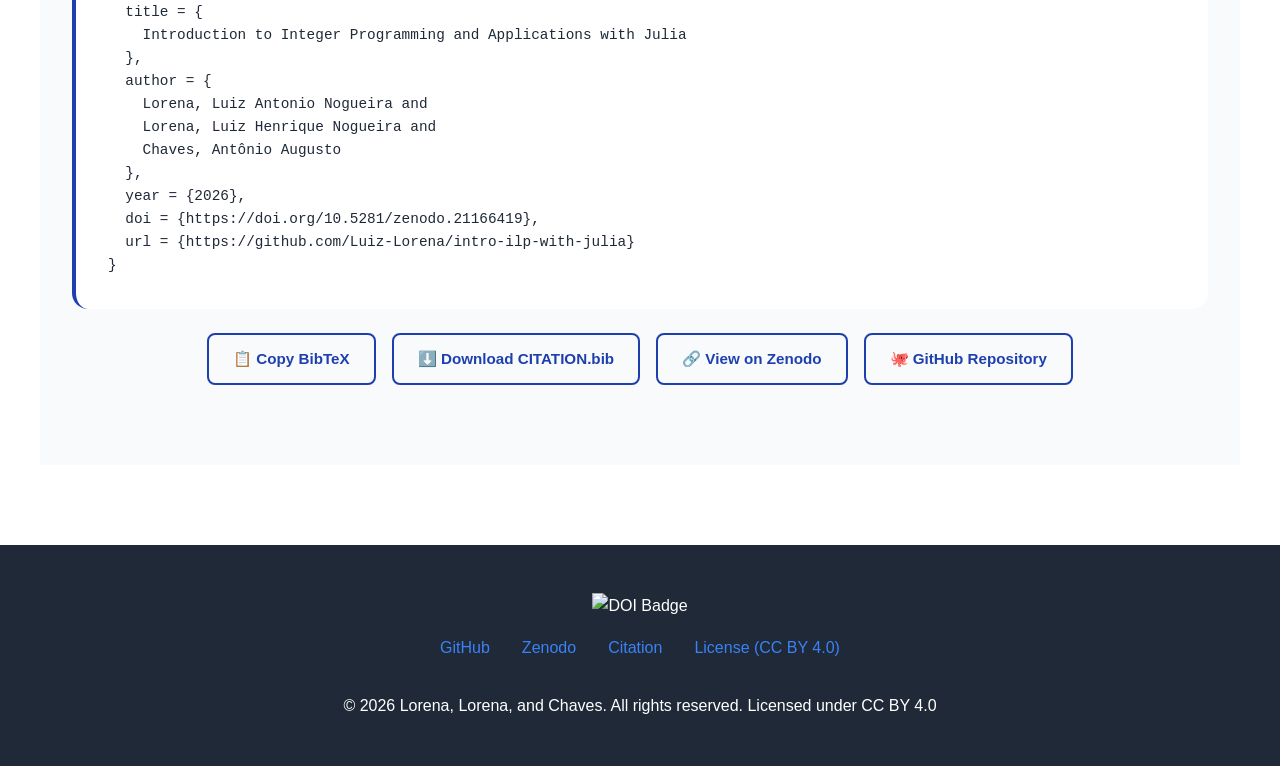
==== commit 08edecba: "Updating land page" ====
--- a/docs/index.html
+++ b/docs/index.html
@@ -669,6 +669,14 @@
             padding: 3rem 2rem;
             text-align: center;
             margin-top: 5rem;
+        }
+
+        footer p {
+            color: white;
+        }
+
+        html.dark-mode footer p {
+            color: #111827;
         }
 
         .footer-links {
@@ -876,7 +884,7 @@
         <h2>Book Chapters</h2>
 
         <div class="chapter-part">
-            <h3>Chapter 1</h3>
+            <!-- <h3>Chapter 1</h3> -->
             <div class="chapters-grid">
                 <article class="chapter-card">
                     <span class="chapter-tag">Chapter 1</span>
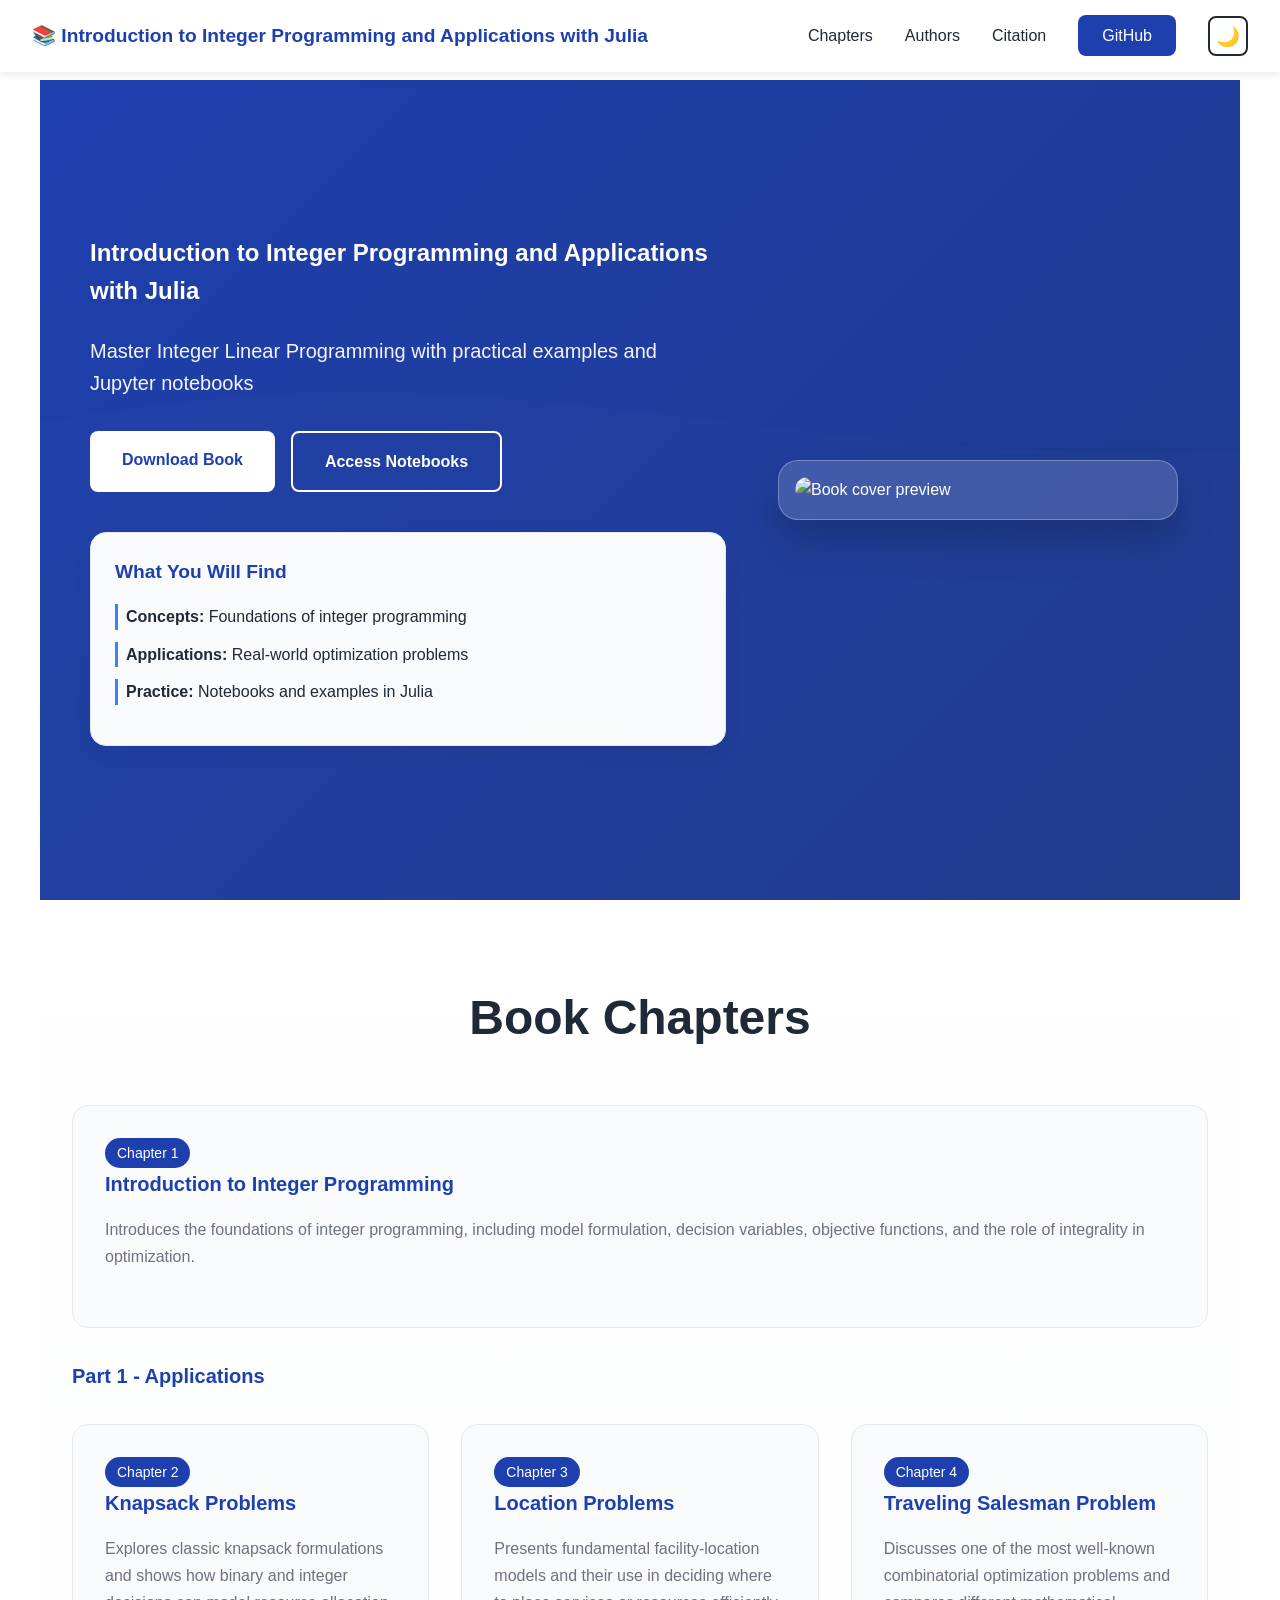
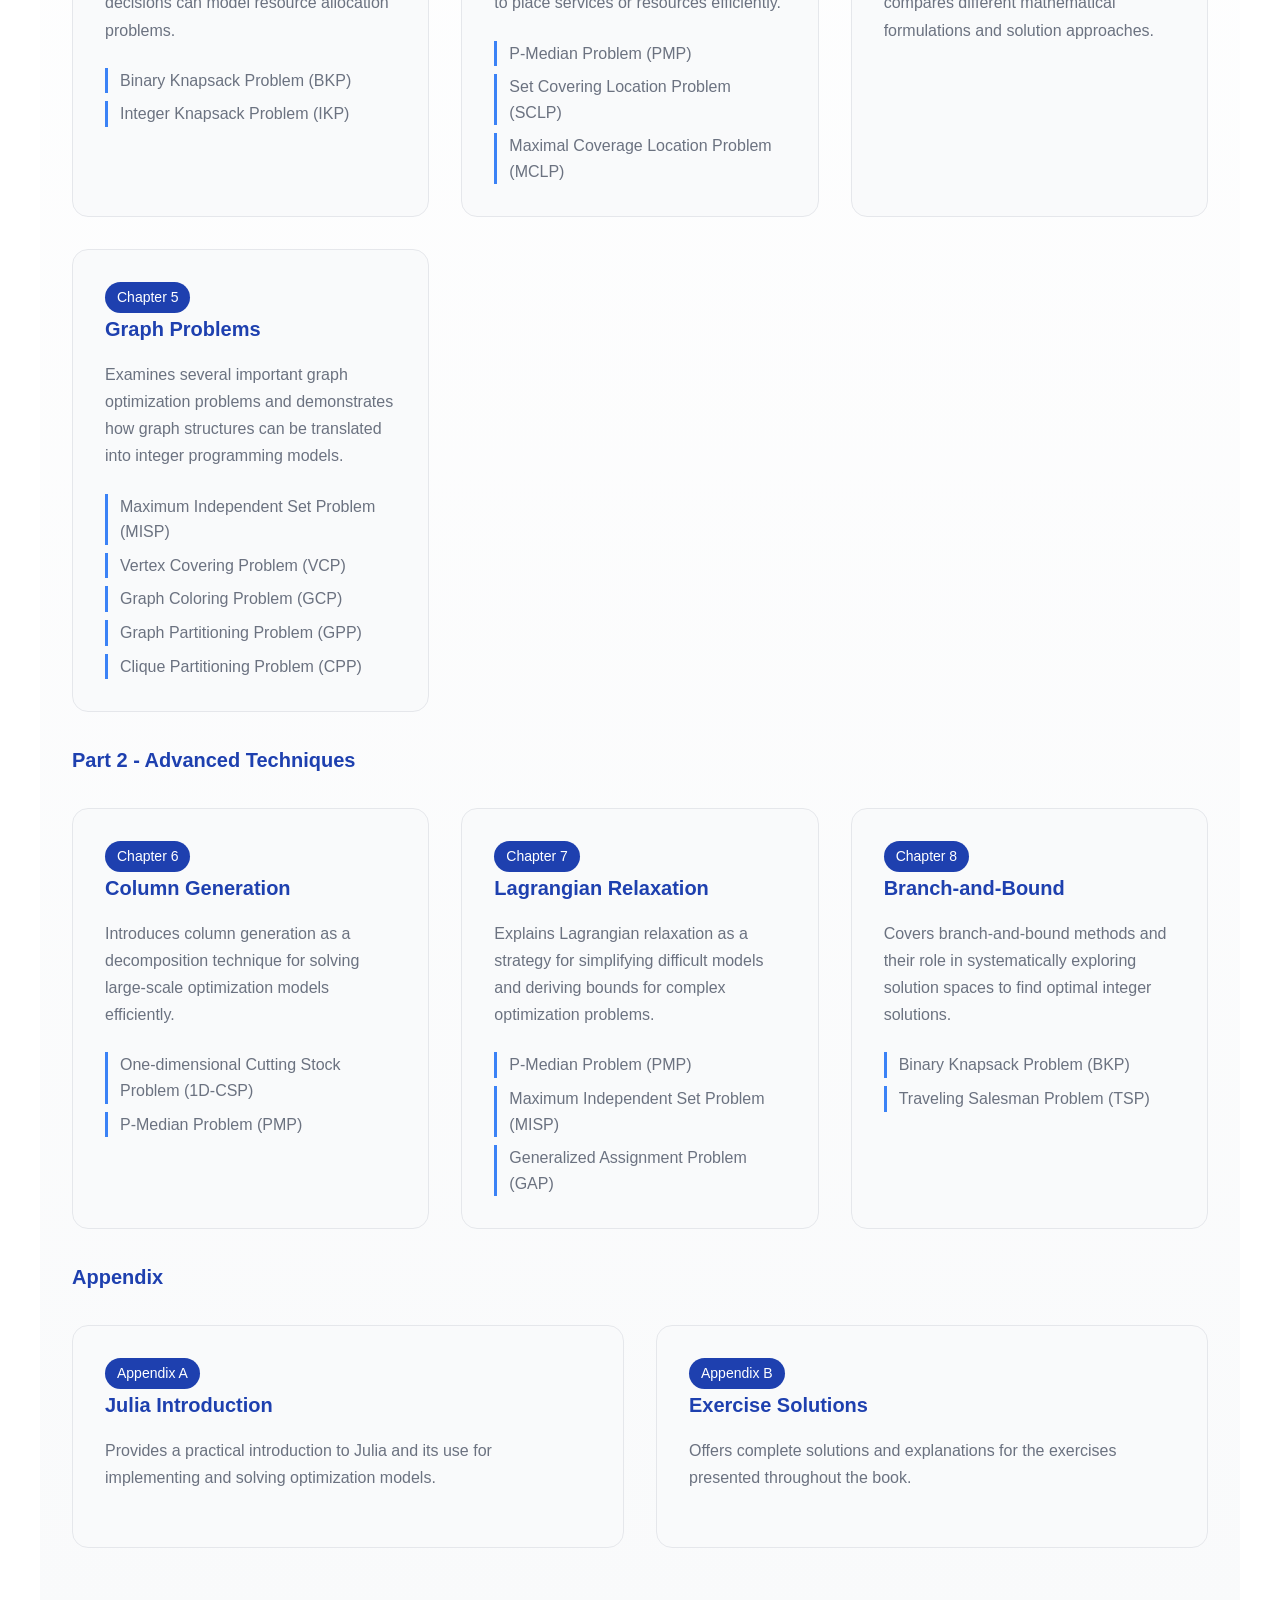
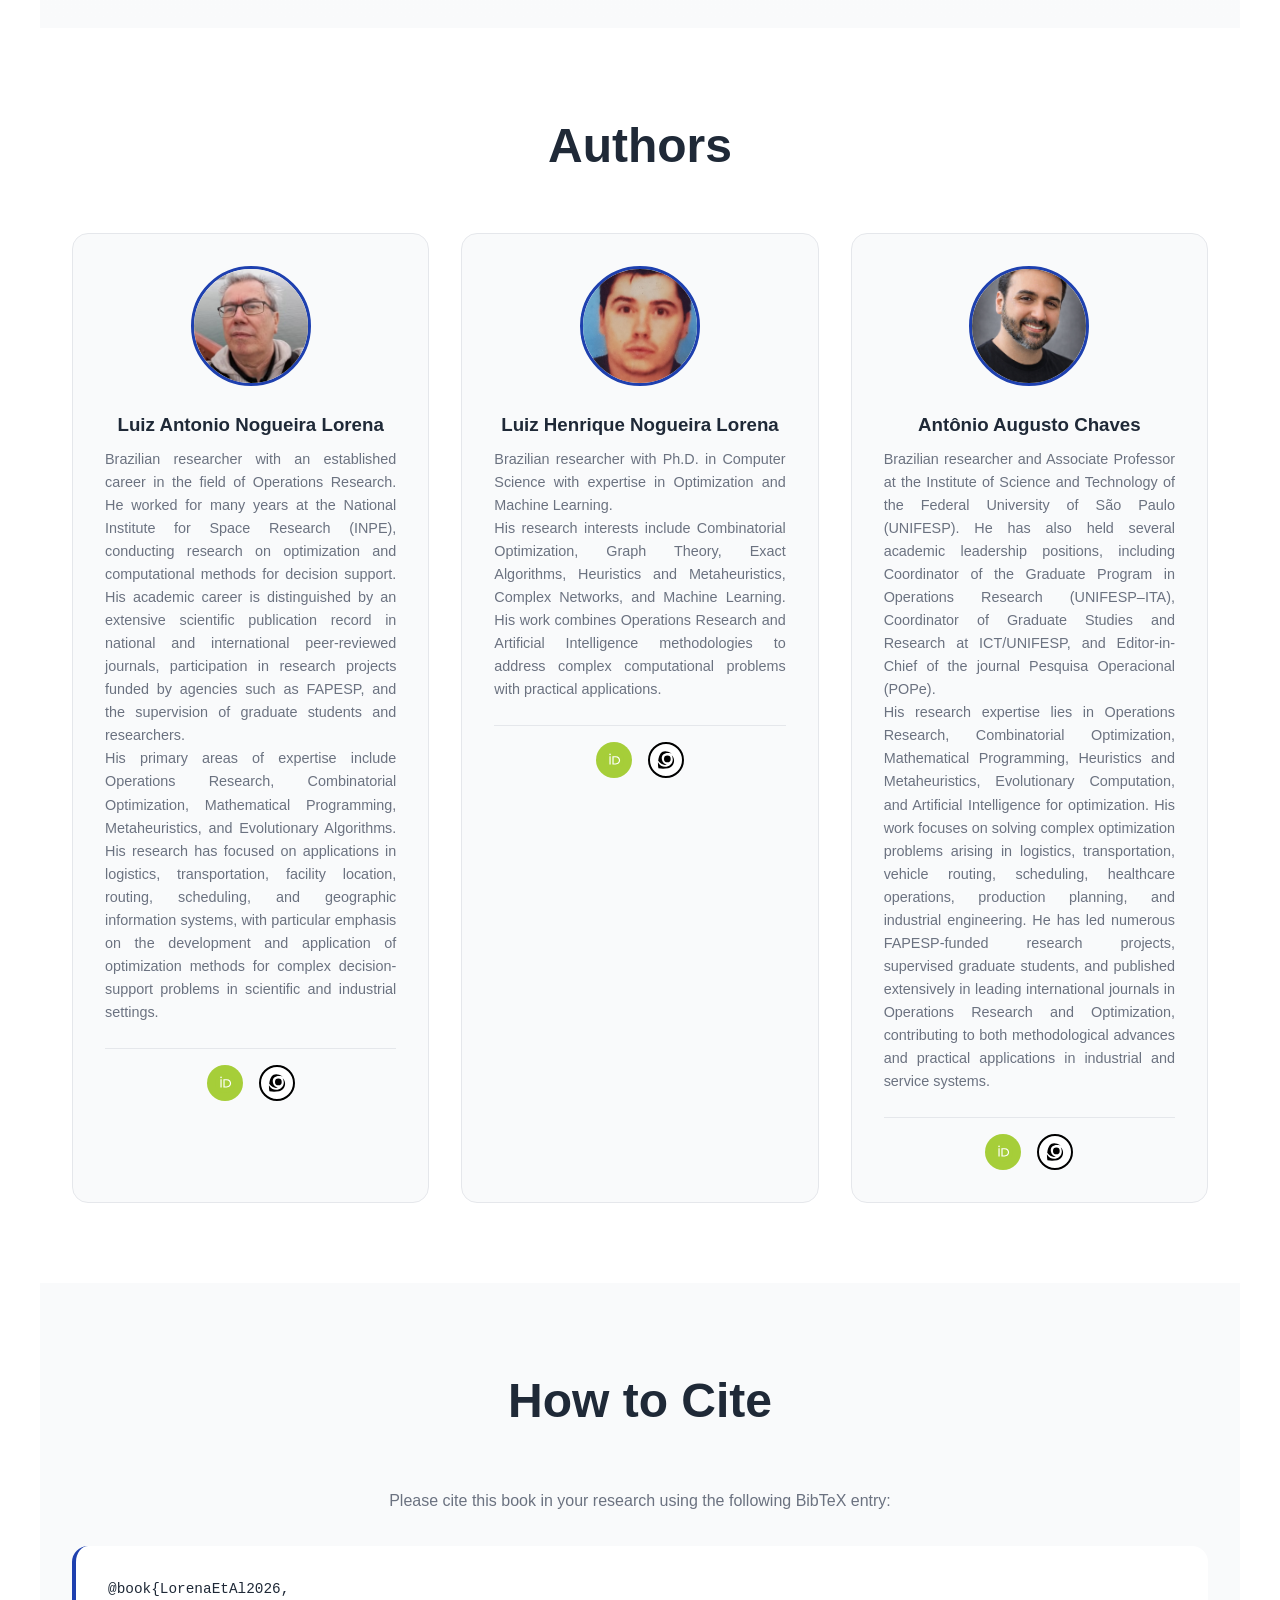
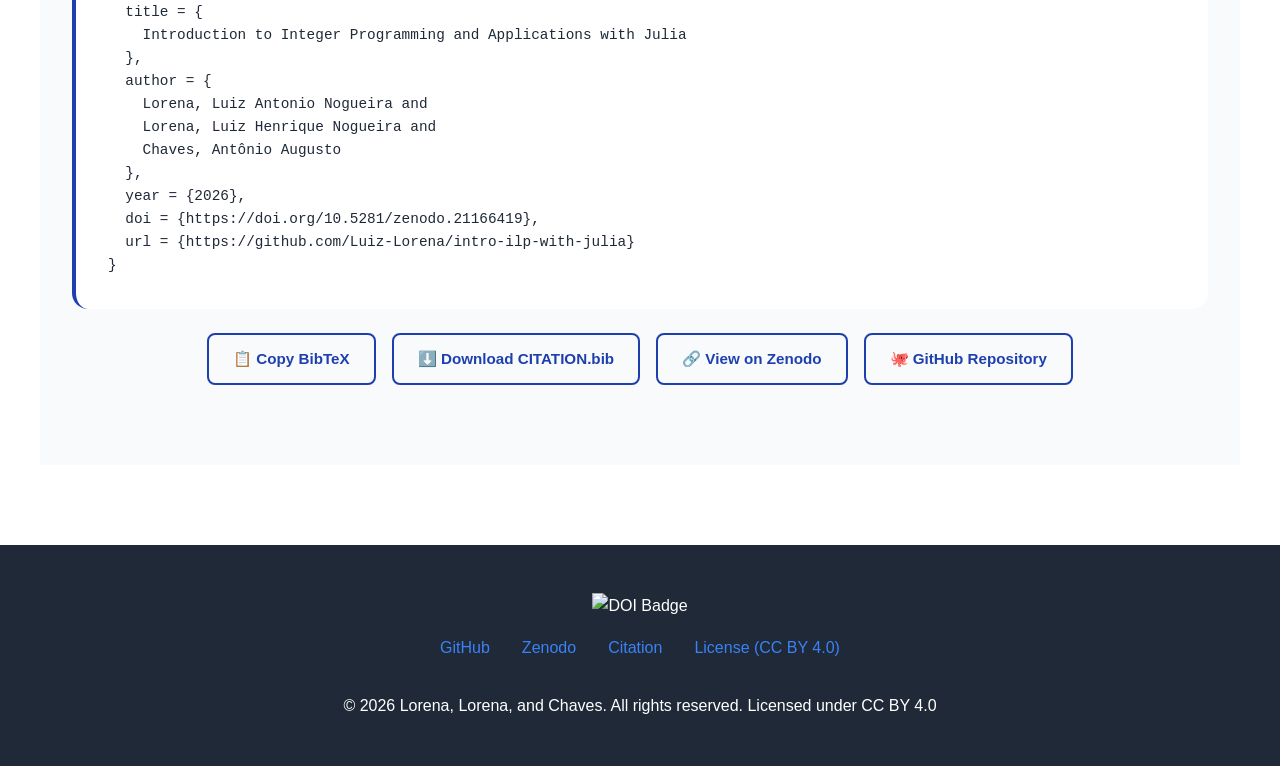
==== commit 9be9410e: "SEO" ====
--- a/docs/index.html
+++ b/docs/index.html
@@ -3,6 +3,22 @@
 <head>
     <meta charset="UTF-8">
     <meta name="viewport" content="width=device-width, initial-scale=1.0">
+    <meta name="description" content="Introduction to Integer Programming and Applications with Julia offers a practical, example-driven guide to integer programming, optimization applications, and Julia implementations.">
+    <meta name="keywords" content="integer programming, Julia, optimization, operations research, knapsack, traveling salesman, location problems, branch and bound">
+    <meta name="author" content="Luiz Antonio Nogueira Lorena, Luiz Henrique Nogueira Lorena, Antônio Augusto Chaves">
+    <meta name="robots" content="index,follow">
+    <meta name="theme-color" content="#1e40af">
+    <meta property="og:title" content="Introduction to Integer Programming and Applications with Julia">
+    <meta property="og:description" content="A practical introduction to integer programming and optimization applications with Julia notebooks and examples.">
+    <meta property="og:type" content="website">
+    <meta property="og:url" content="https://luiz-lorena.github.io/intro-ilp-with-julia/">
+    <meta property="og:image" content="https://luiz-lorena.github.io/intro-ilp-with-julia/images/cover.png">
+    <meta name="twitter:card" content="summary_large_image">
+    <meta name="twitter:title" content="Introduction to Integer Programming and Applications with Julia">
+    <meta name="twitter:description" content="A practical introduction to integer programming and optimization applications with Julia notebooks and examples.">
+    <meta name="twitter:image" content="https://luiz-lorena.github.io/intro-ilp-with-julia/images/cover.png">
+    <link rel="canonical" href="https://luiz-lorena.github.io/intro-ilp-with-julia/">
+    <link rel="sitemap" type="application/xml" href="sitemap.xml">
     <title>Introduction to Integer Programming and Applications with Julia</title>
     <style>
         * {
@@ -841,6 +857,7 @@
             <span></span>
         </button>
         <ul class="nav-links" id="navLinks">
+            <li><a href="#chapters">Chapters</a></li>
             <li><a href="#authors">Authors</a></li>
             <li><a href="#citation">Citation</a></li>
             <li><a href="https://github.com/Luiz-Lorena/intro-ilp-with-julia" target="_blank" class="nav-cta">GitHub</a></li>
@@ -1083,6 +1100,41 @@
         <p>&copy; 2026 Lorena, Lorena, and Chaves. All rights reserved. Licensed under CC BY 4.0</p>
     </footer>
 
+    <script type="application/ld+json">
+        {
+            "@context": "https://schema.org",
+            "@type": "Book",
+            "name": "Introduction to Integer Programming and Applications with Julia",
+            "author": [
+                {
+                    "@type": "Person",
+                    "name": "Luiz Antonio Nogueira Lorena"
+                },
+                {
+                    "@type": "Person",
+                    "name": "Luiz Henrique Nogueira Lorena"
+                },
+                {
+                    "@type": "Person",
+                    "name": "Antônio Augusto Chaves"
+                }
+            ],
+            "genre": "Operations Research",
+            "description": "A practical introduction to integer programming, optimization applications, and Julia implementations.",
+            "inLanguage": "en",
+            "url": "https://luiz-lorena.github.io/intro-ilp-with-julia/"
+        }
+    </script>
+
+    <!-- Google Analytics -->
+    <script async src="https://www.googletagmanager.com/gtag/js?id=G-XXXXXXXXXX"></script>
+    <script>
+        window.dataLayer = window.dataLayer || [];
+        function gtag(){dataLayer.push(arguments);}
+        gtag('js', new Date());
+        gtag('config', 'G-XXXXXXXXXX');
+    </script>
+
     <script>
         // Dark Mode Toggle
         const themeToggle = document.getElementById('themeToggle');
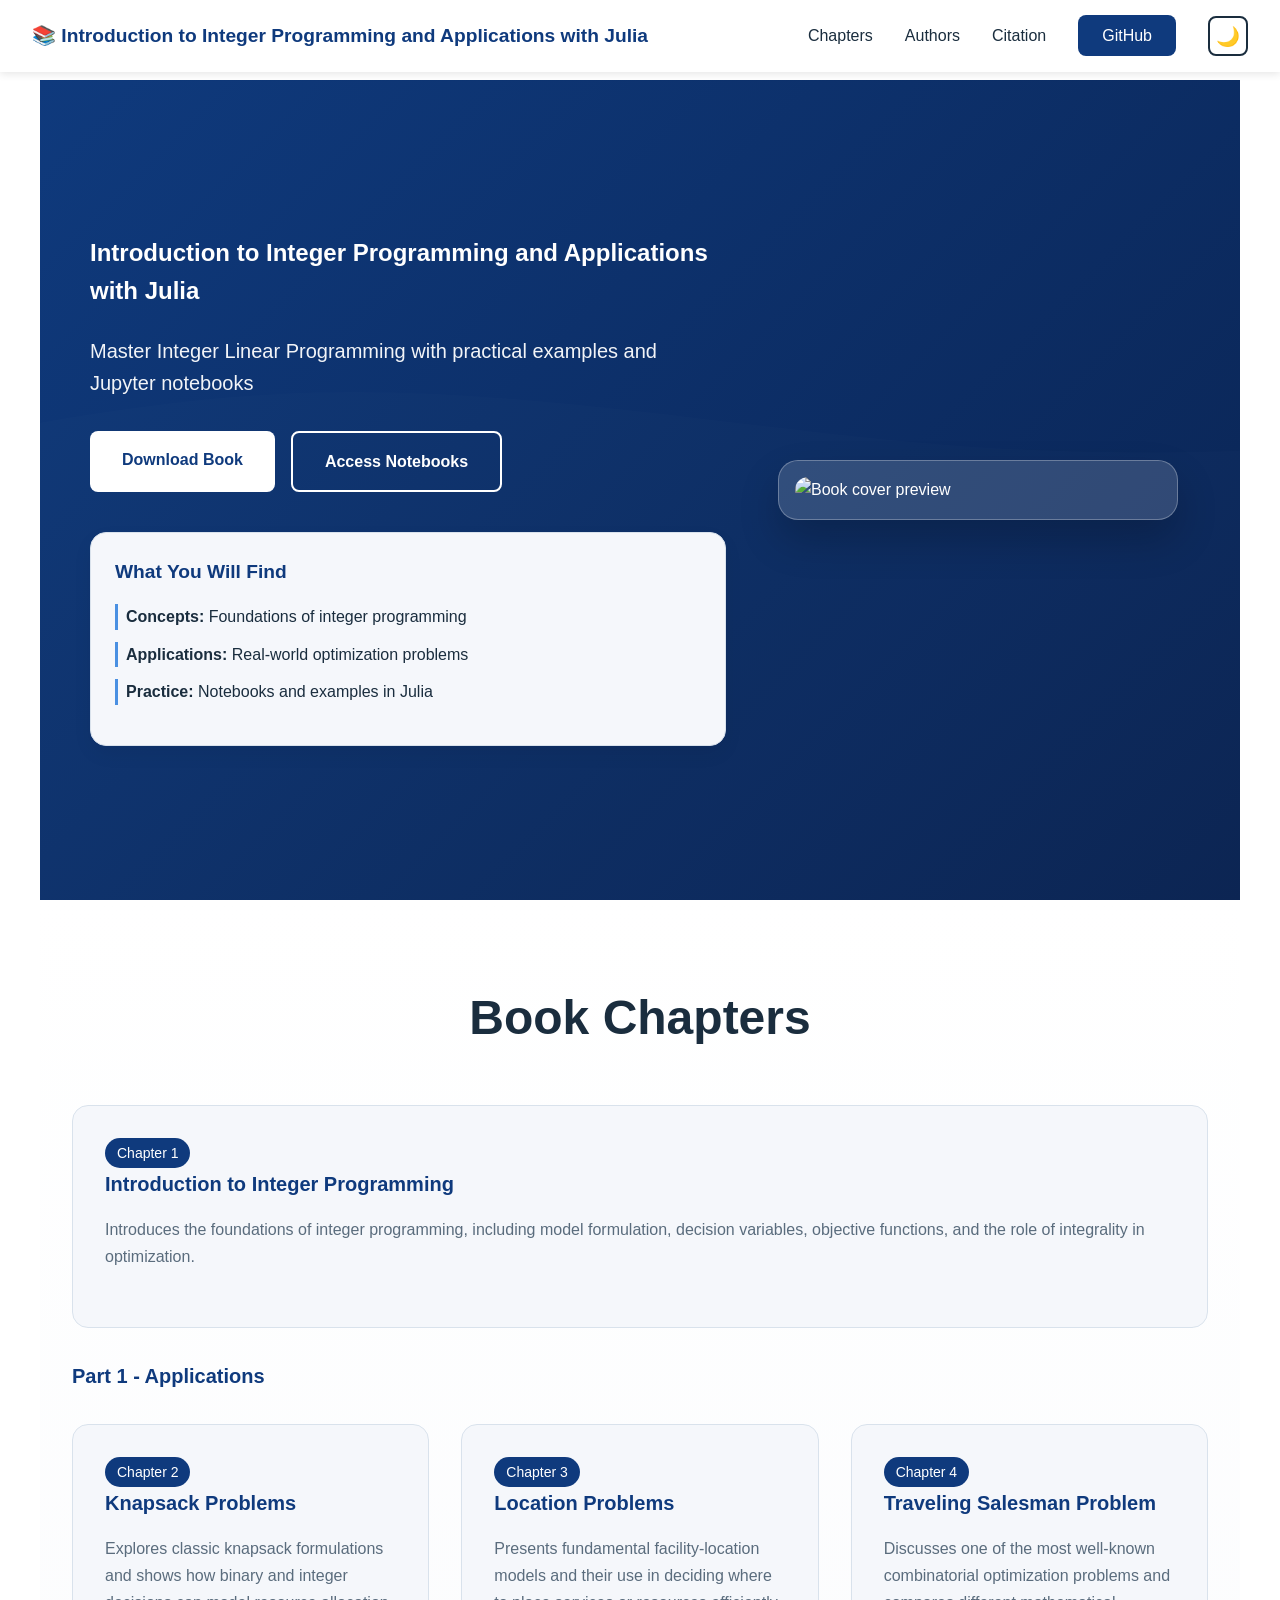
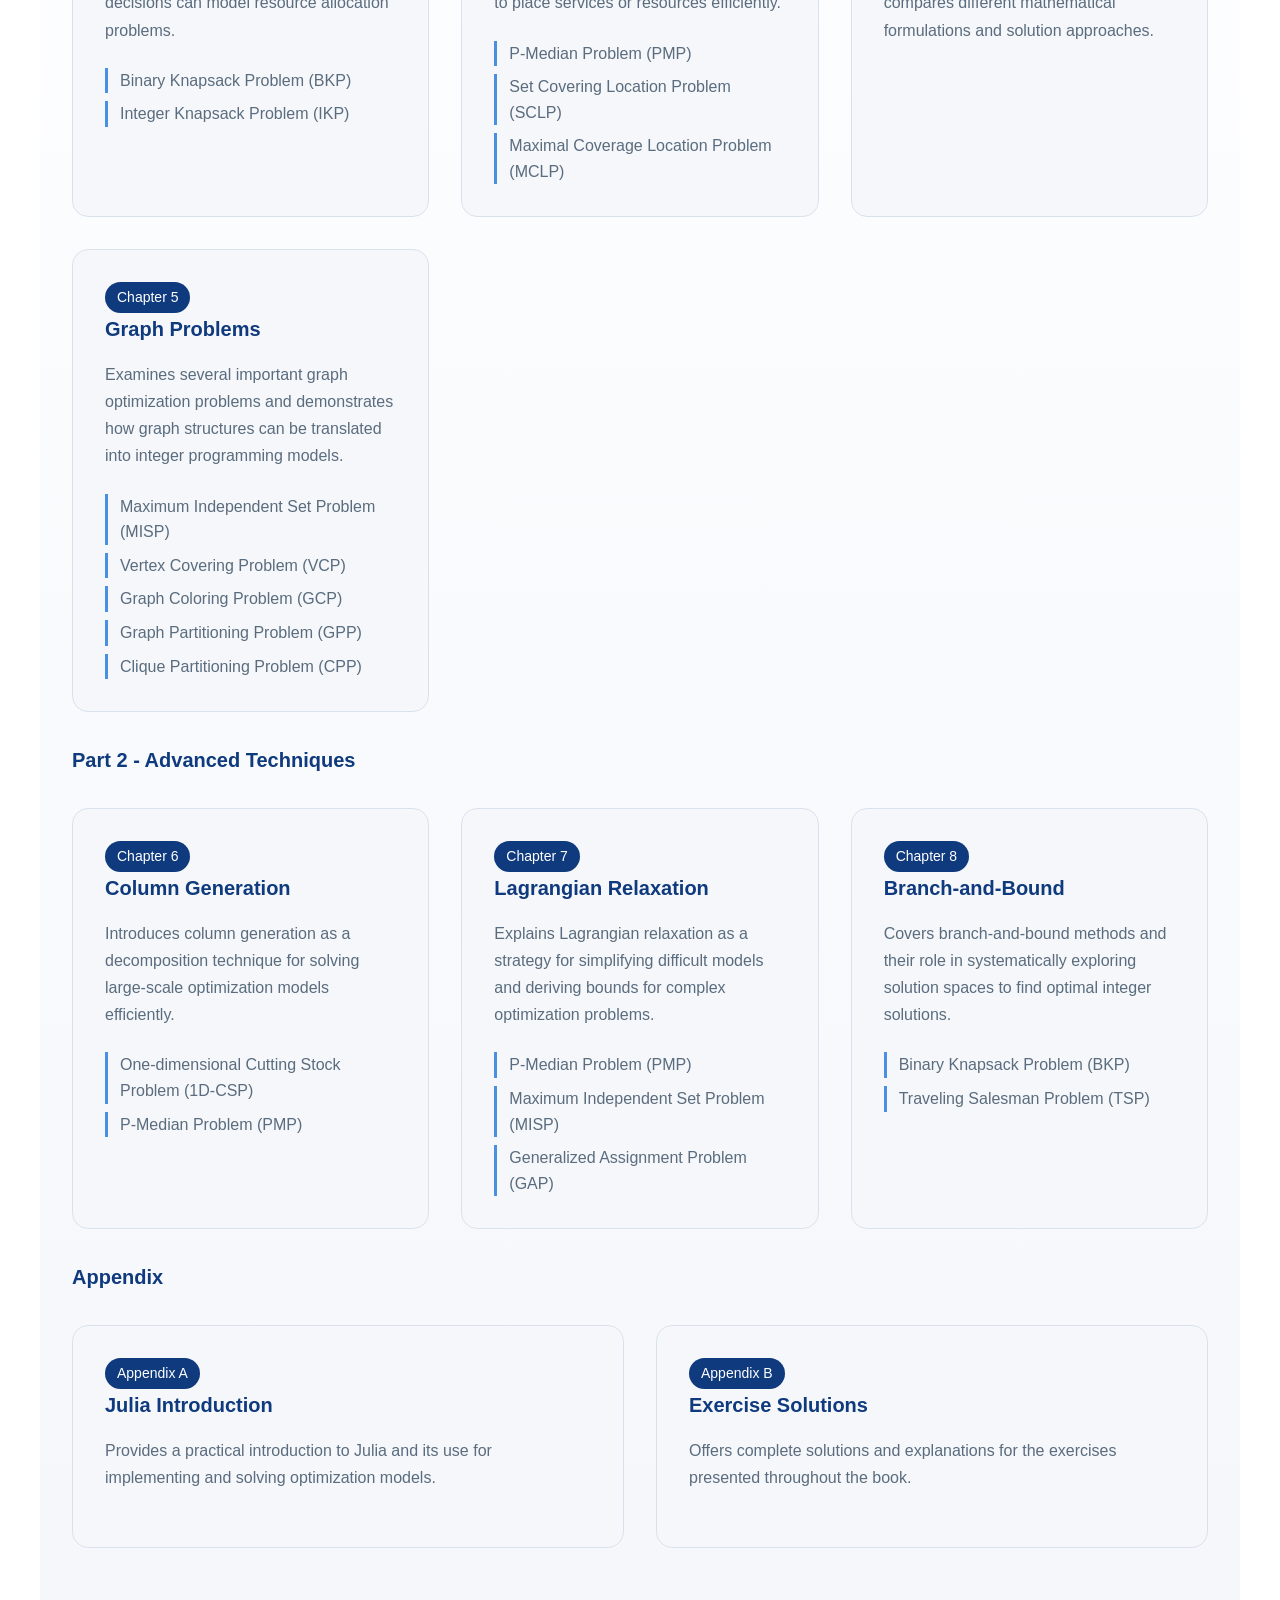
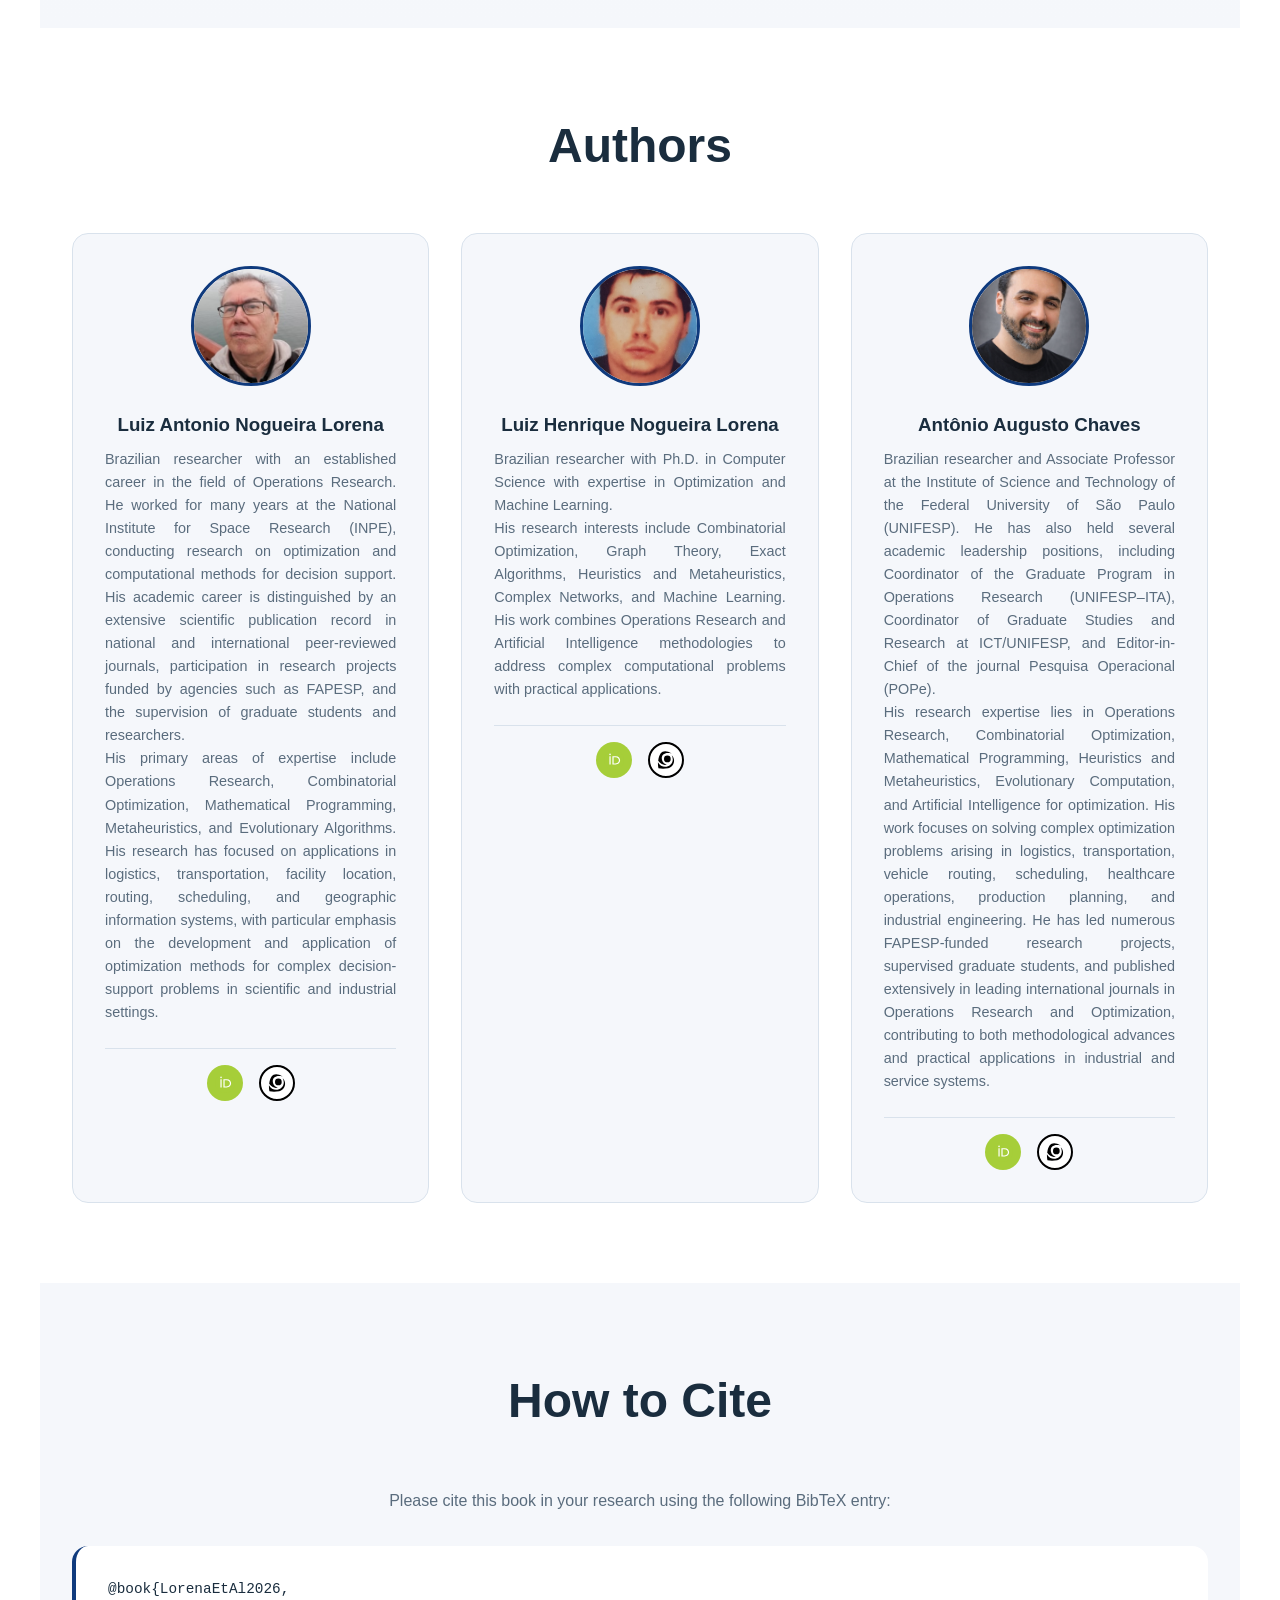
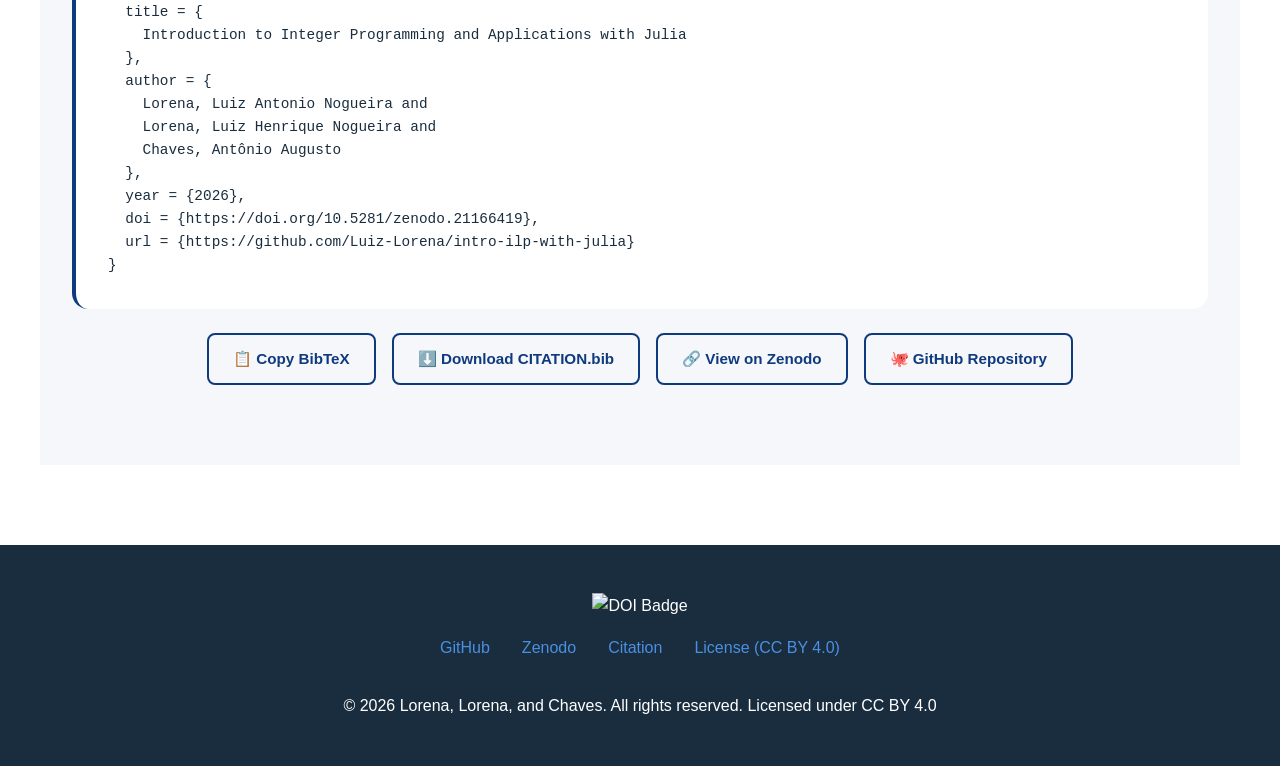
==== commit 0f634e4d: "Update theme color and CSS variables for improved styling" ====
--- a/docs/index.html
+++ b/docs/index.html
@@ -7,7 +7,7 @@
     <meta name="keywords" content="integer programming, Julia, optimization, operations research, knapsack, traveling salesman, location problems, branch and bound">
     <meta name="author" content="Luiz Antonio Nogueira Lorena, Luiz Henrique Nogueira Lorena, Antônio Augusto Chaves">
     <meta name="robots" content="index,follow">
-    <meta name="theme-color" content="#1e40af">
+    <meta name="theme-color" content="#0f3a7d">
     <meta property="og:title" content="Introduction to Integer Programming and Applications with Julia">
     <meta property="og:description" content="A practical introduction to integer programming and optimization applications with Julia notebooks and examples.">
     <meta property="og:type" content="website">
@@ -20,6 +20,15 @@
     <link rel="canonical" href="https://luiz-lorena.github.io/intro-ilp-with-julia/">
     <link rel="sitemap" type="application/xml" href="sitemap.xml">
     <title>Introduction to Integer Programming and Applications with Julia</title>
+    <!-- Google tag (gtag.js) -->
+    <script async src="https://www.googletagmanager.com/gtag/js?id=G-ZRWLVLKNZC"></script>
+    <script>
+    window.dataLayer = window.dataLayer || [];
+    function gtag(){dataLayer.push(arguments);}
+    gtag('js', new Date());
+
+    gtag('config', 'G-ZRWLVLKNZC');
+    </script>
     <style>
         * {
             margin: 0;
@@ -28,29 +37,29 @@
         }
 
         :root {
-            --primary: #1e40af;
-            --primary-dark: #1e3a8a;
-            --primary-light: #3b82f6;
-            --secondary: #dc2626;
-            --text-dark: #1f2937;
-            --text-light: #6b7280;
-            --bg-light: #f9fafb;
+            --primary: #0f3a7d;
+            --primary-dark: #0a2351;
+            --primary-light: #4a90e2;
+            --secondary: #e74c3c;
+            --text-dark: #1a2d3e;
+            --text-light: #5a6c7d;
+            --bg-light: #f5f7fb;
             --bg-white: #ffffff;
-            --border: #e5e7eb;
-            --success: #10b981;
+            --border: #d9e2ec;
+            --success: #16a085;
         }
 
         html.dark-mode {
-            --primary: #60a5fa;
-            --primary-dark: #3b82f6;
-            --primary-light: #93c5fd;
-            --secondary: #f87171;
-            --text-dark: #f3f4f6;
-            --text-light: #d1d5db;
-            --bg-light: #1f2937;
-            --bg-white: #111827;
-            --border: #374151;
-            --success: #34d399;
+            --primary: #6ba3e5;
+            --primary-dark: #4a90e2;
+            --primary-light: #8fc3f0;
+            --secondary: #e8847d;
+            --text-dark: #ecf0f7;
+            --text-light: #a8b8c8;
+            --bg-light: #1a2d3e;
+            --bg-white: #0f1820;
+            --border: #2a3d52;
+            --success: #2ecc71;
         }
 
         html {
@@ -872,10 +881,10 @@
                 <h1>Introduction to Integer Programming and Applications with Julia</h1>
                 <p>Master Integer Linear Programming with practical examples and Jupyter notebooks</p>
                 <div class="hero-buttons">
-                    <a href="intro-ilp-julia.pdf" 
+                    <a id="download-book" href="intro-ilp-julia.pdf" 
                     download="intro-ilp-julia.pdf"
                     class="btn btn-primary">Download Book</a>
-                    <a href="https://github.com/Luiz-Lorena/intro-ilp-with-julia" class="btn btn-secondary">Access Notebooks</a>
+                    <a id="github-notebooks" href="https://github.com/Luiz-Lorena/intro-ilp-with-julia" class="btn btn-secondary">Access Notebooks</a>
                 </div>
             <!-- <div class="about-panel"> -->
             <div class="about-panel-card">
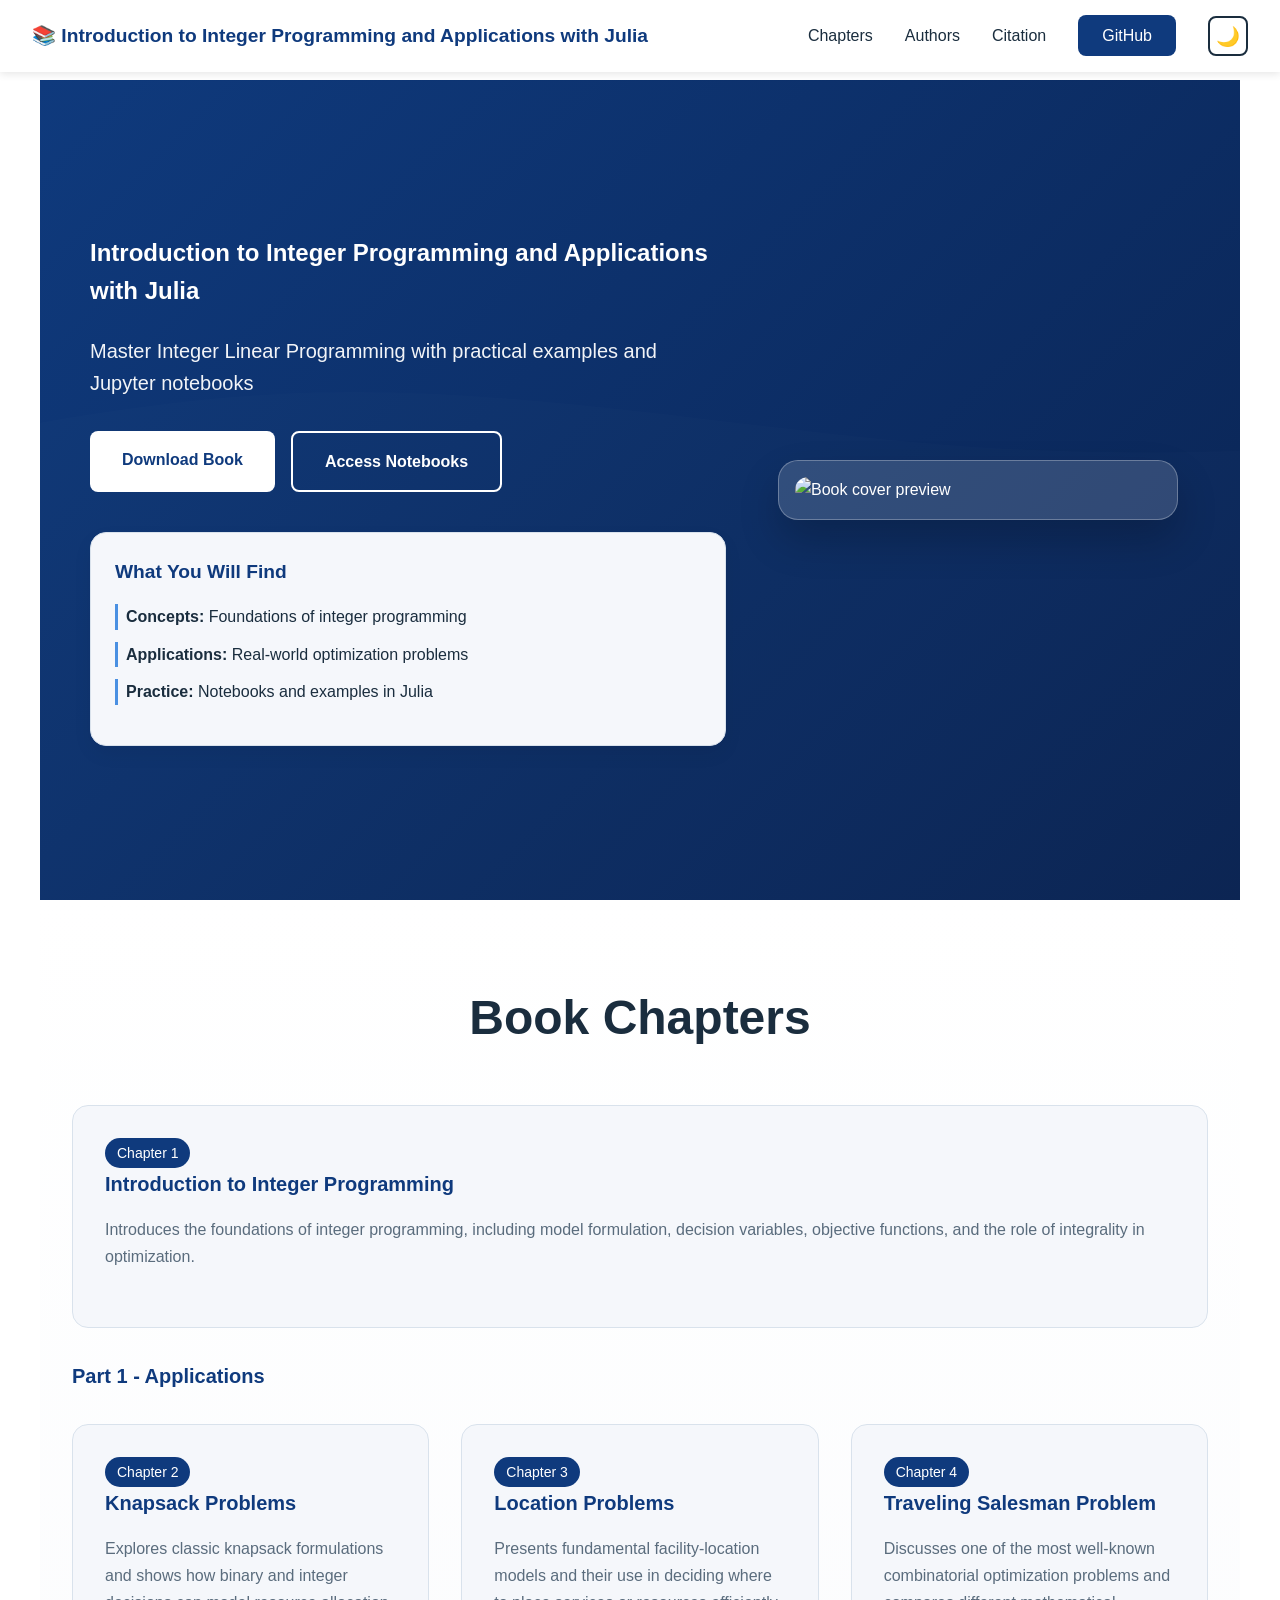
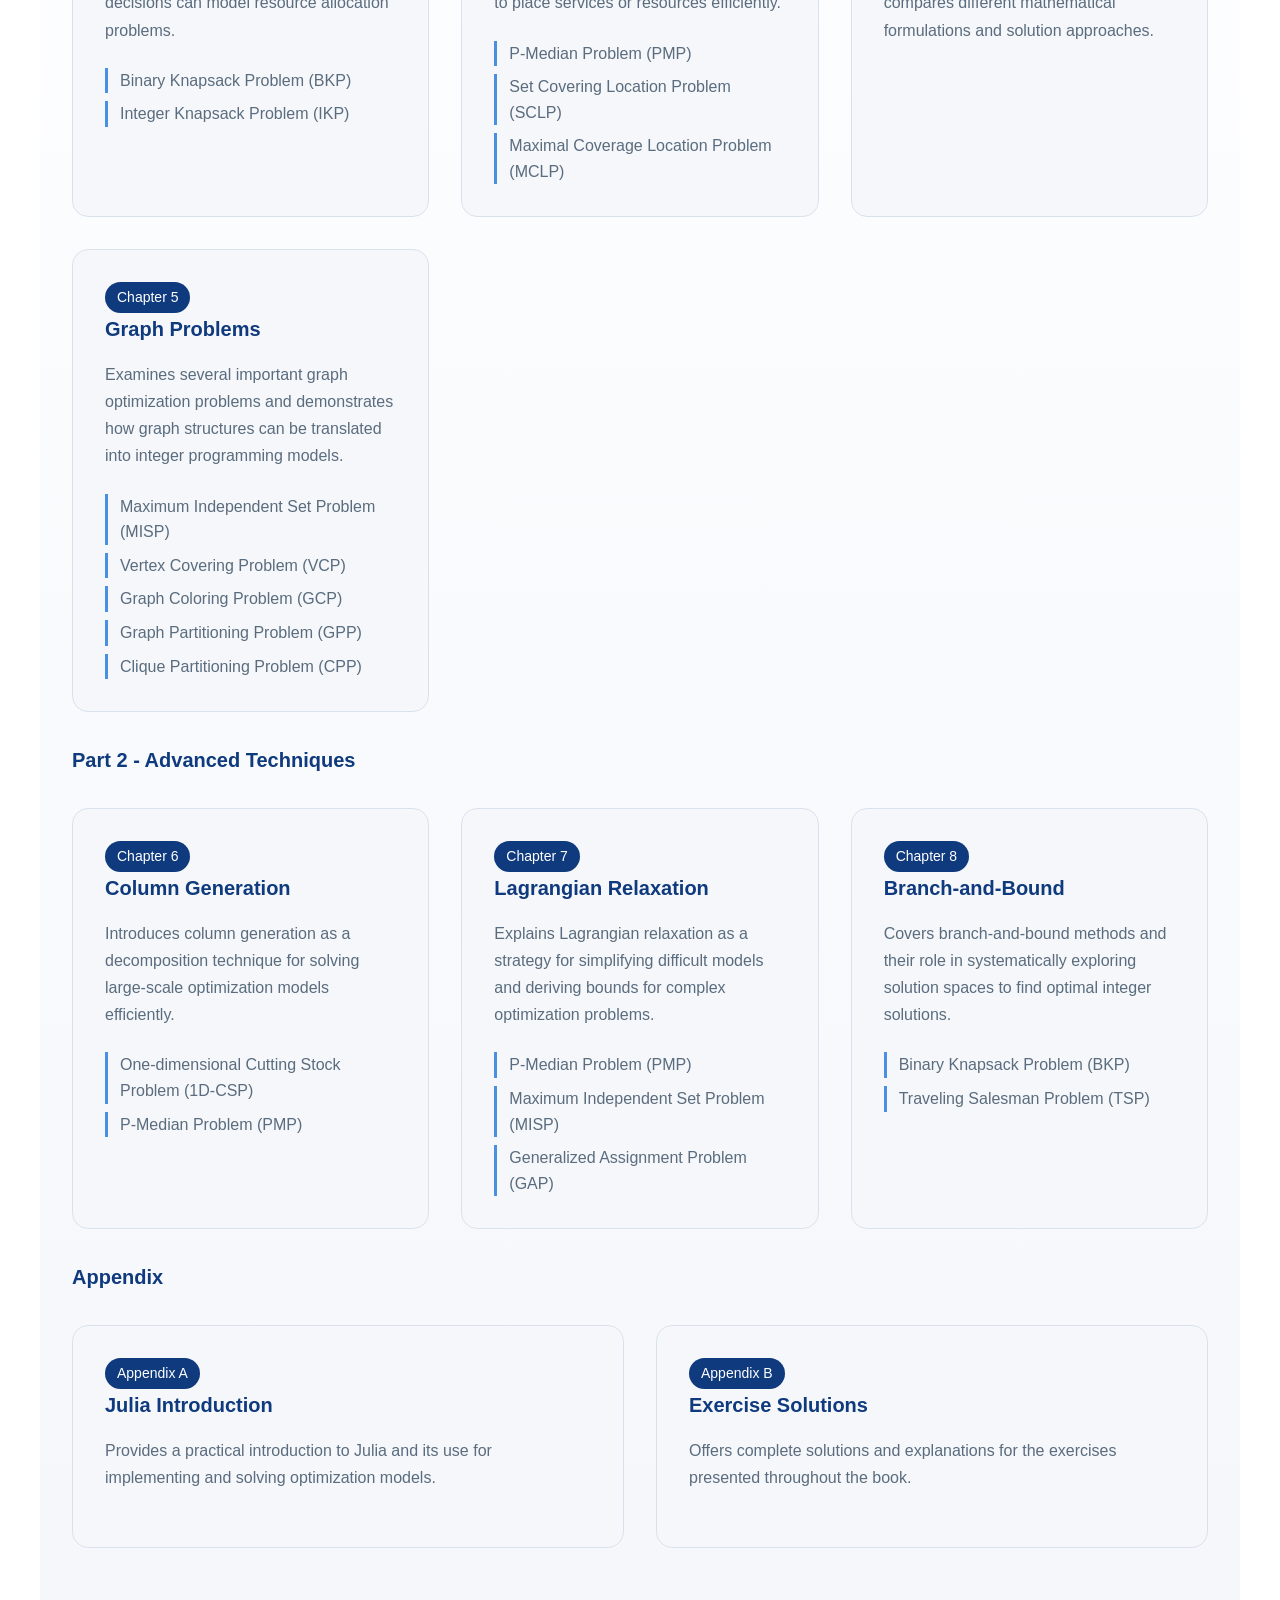
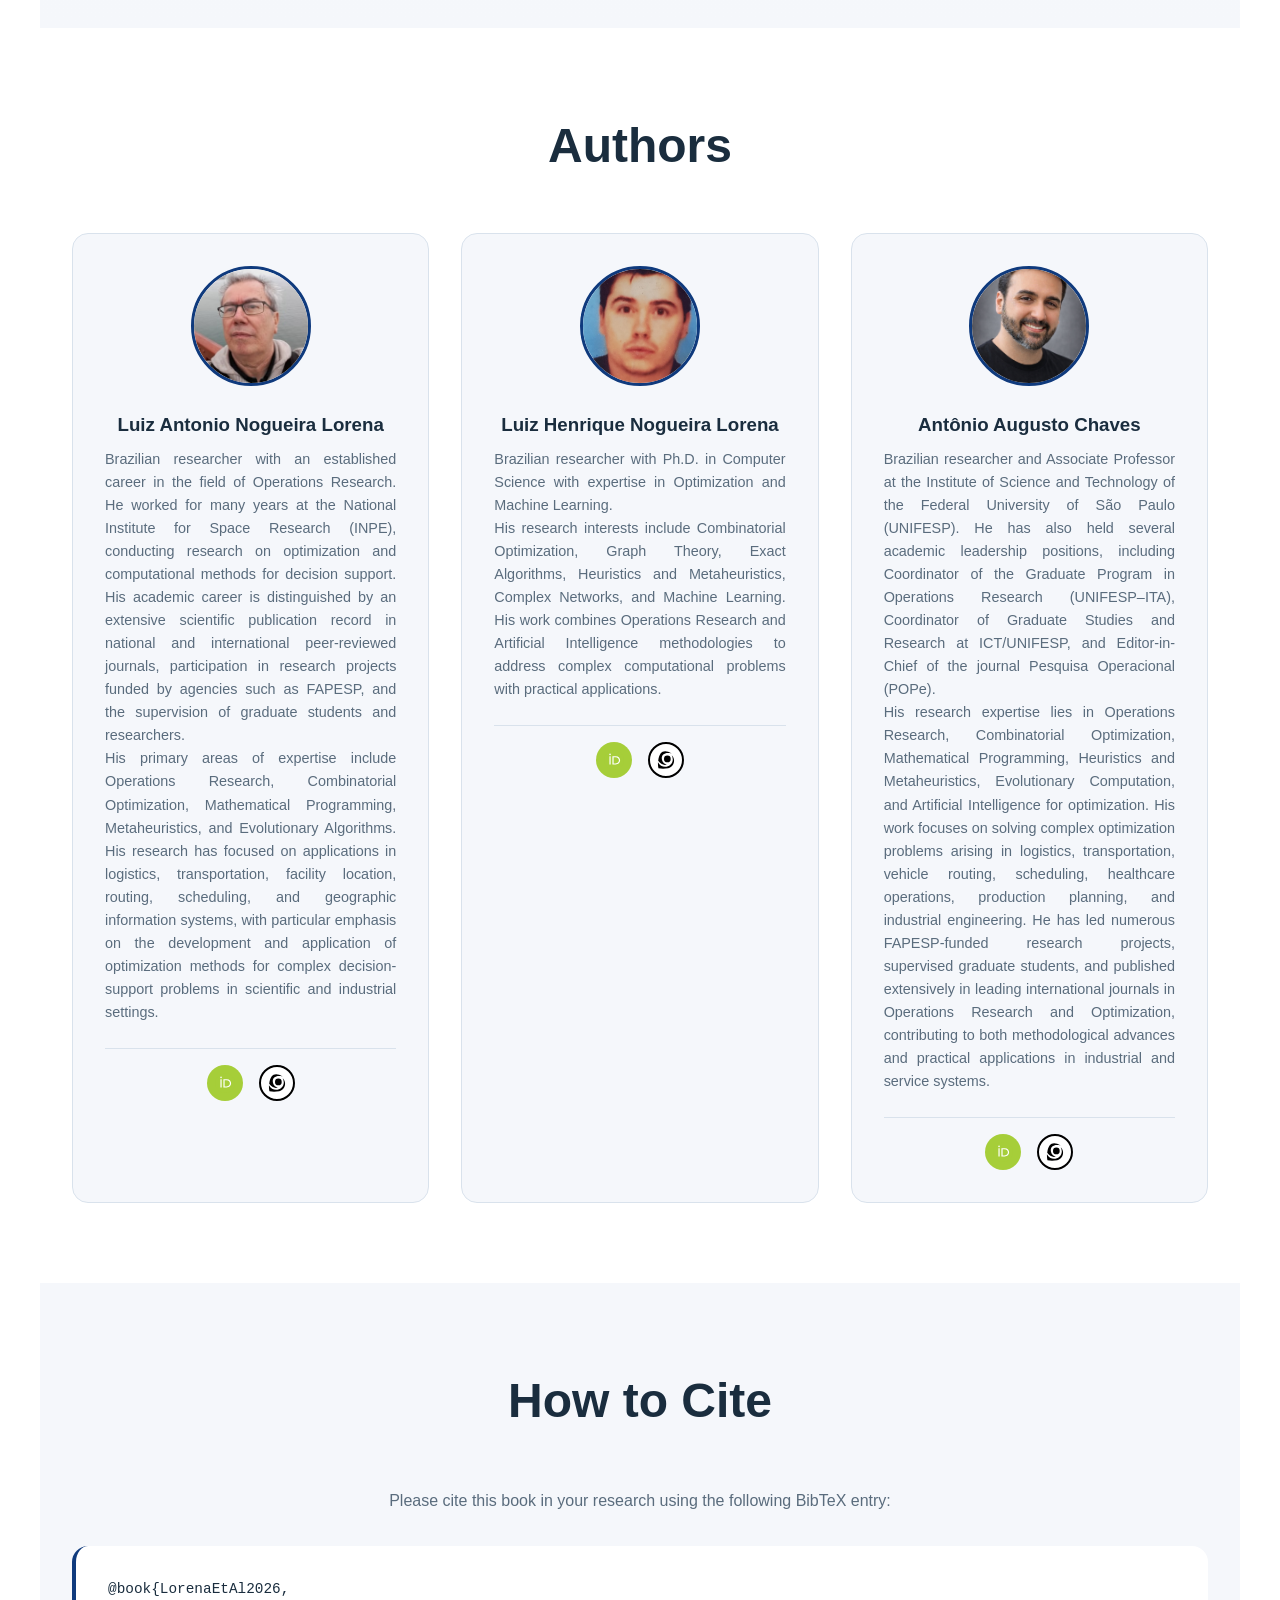
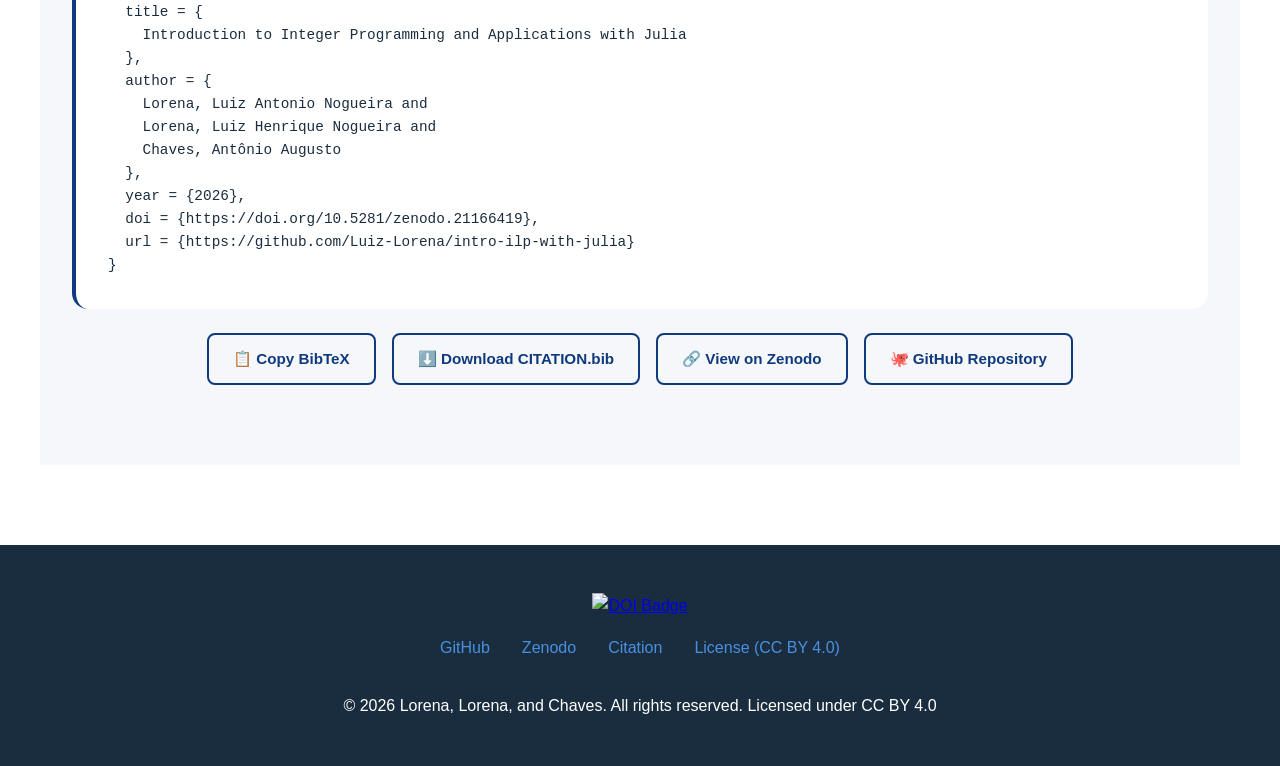
==== commit c6385fb4: "Refactor styles and scripts: Move inline CSS to external stylesheet and separate JavaScript function" ====
--- a/docs/index.html
+++ b/docs/index.html
@@ -19,6 +19,7 @@
     <meta name="twitter:image" content="https://luiz-lorena.github.io/intro-ilp-with-julia/images/cover.png">
     <link rel="canonical" href="https://luiz-lorena.github.io/intro-ilp-with-julia/">
     <link rel="sitemap" type="application/xml" href="sitemap.xml">
+    <link rel="stylesheet" href="css/style.css">
     <title>Introduction to Integer Programming and Applications with Julia</title>
     <!-- Google tag (gtag.js) -->
     <script async src="https://www.googletagmanager.com/gtag/js?id=G-ZRWLVLKNZC"></script>
@@ -29,832 +30,6 @@
 
     gtag('config', 'G-ZRWLVLKNZC');
     </script>
-    <style>
-        * {
-            margin: 0;
-            padding: 0;
-            box-sizing: border-box;
-        }
-
-        :root {
-            --primary: #0f3a7d;
-            --primary-dark: #0a2351;
-            --primary-light: #4a90e2;
-            --secondary: #e74c3c;
-            --text-dark: #1a2d3e;
-            --text-light: #5a6c7d;
-            --bg-light: #f5f7fb;
-            --bg-white: #ffffff;
-            --border: #d9e2ec;
-            --success: #16a085;
-        }
-
-        html.dark-mode {
-            --primary: #6ba3e5;
-            --primary-dark: #4a90e2;
-            --primary-light: #8fc3f0;
-            --secondary: #e8847d;
-            --text-dark: #ecf0f7;
-            --text-light: #a8b8c8;
-            --bg-light: #1a2d3e;
-            --bg-white: #0f1820;
-            --border: #2a3d52;
-            --success: #2ecc71;
-        }
-
-        html {
-            scroll-behavior: smooth;
-        }
-
-        body {
-            font-family: -apple-system, BlinkMacSystemFont, 'Segoe UI', Roboto, 'Helvetica Neue', Arial, sans-serif;
-            line-height: 1.6;
-            color: var(--text-dark);
-            background: var(--bg-white);
-        }
-
-        /* Navigation */
-        nav {
-            position: fixed;
-            top: 0;
-            width: 100%;
-            background: rgba(255, 255, 255, 0.95);
-            backdrop-filter: blur(10px);
-            padding: 1rem 2rem;
-            display: flex;
-            justify-content: space-between;
-            align-items: center;
-            z-index: 1000;
-            box-shadow: 0 2px 8px rgba(0, 0, 0, 0.1);
-            transition: background 0.3s ease;
-        }
-
-        html.dark-mode nav {
-            background: rgba(17, 24, 39, 0.95);
-        }
-
-        .nav-brand {
-            font-size: 1.2rem;
-            font-weight: 700;
-            color: var(--primary);
-            text-decoration: none;
-            display: flex;
-            align-items: center;
-            gap: 0.5rem;
-        }
-
-        .nav-links {
-            display: flex;
-            gap: 2rem;
-            list-style: none;
-            align-items: center;
-        }
-
-        .nav-links a {
-            color: var(--text-dark);
-            text-decoration: none;
-            font-weight: 500;
-            transition: color 0.3s ease;
-        }
-
-        .nav-links a:hover {
-            color: var(--primary);
-        }
-
-        .nav-cta {
-            background: var(--primary);
-            color: white;
-            padding: 0.75rem 1.5rem;
-            border-radius: 0.5rem;
-            transition: background 0.3s ease;
-        }
-
-        .nav-links .nav-cta {
-            color: white;
-        }
-
-        .nav-cta:hover {
-            background: var(--primary-dark);
-        }
-
-        .hamburger {
-            display: none;
-            flex-direction: column;
-            cursor: pointer;
-            gap: 0.4rem;
-        }
-
-        .hamburger span {
-            width: 25px;
-            height: 3px;
-            background: var(--text-dark);
-            border-radius: 2px;
-            transition: all 0.3s ease;
-        }
-
-        .theme-toggle {
-            background: transparent;
-            border: 2px solid var(--text-dark);
-            color: var(--text-dark);
-            width: 40px;
-            height: 40px;
-            border-radius: 0.5rem;
-            cursor: pointer;
-            display: flex;
-            align-items: center;
-            justify-content: center;
-            font-size: 1.2rem;
-            transition: all 0.3s ease;
-        }
-
-        .theme-toggle:hover {
-            background: var(--primary);
-            border-color: var(--primary);
-            color: white;
-        }
-
-        /* Hero Section */
-        .hero {
-            margin-top: 80px;
-            min-height: calc(100vh - 80px);
-            background: linear-gradient(135deg, var(--primary) 0%, var(--primary-dark) 100%);
-            color: white;
-            display: flex;
-            align-items: center;
-            justify-content: center;
-            padding: 2rem;
-            position: relative;
-            overflow: hidden;
-        }
-
-        .hero-inner {
-            display: grid;
-            grid-template-columns: 1.2fr 0.8fr;
-            gap: 2.5rem;
-            align-items: center;
-            width: min(1100px, 100%);
-            z-index: 1;
-        }
-
-        .hero::before {
-            content: '';
-            position: absolute;
-            top: 0;
-            left: 0;
-            right: 0;
-            bottom: 0;
-            background: url('data:image/svg+xml,<svg xmlns="http://www.w3.org/2000/svg" viewBox="0 0 1440 320"><path fill="rgba(255,255,255,0.1)" fill-opacity="1" d="M0,96L48,112C96,128,192,160,288,160C384,160,480,128,576,122.7C672,117,768,139,864,144C960,149,1056,139,1152,128C1248,117,1344,107,1392,101.3L1440,96L1440,320L1392,320C1344,320,1248,320,1152,320C1056,320,960,320,864,320C768,320,672,320,576,320C480,320,384,320,288,320C192,320,96,320,48,320L0,320Z"></path></svg>') no-repeat bottom;
-            background-size: cover;
-            opacity: 0.1;
-        }
-
-        .hero-content {
-            max-width: 700px;
-            text-align: left;
-            animation: fadeInUp 0.8s ease;
-        }
-
-        .hero h1 {
-            font-size: clamp(rem, 5vw, 4rem);
-            margin-bottom: 1.5rem;
-            font-weight: 800;
-        }
-
-        .hero p {
-            font-size: clamp(1rem, 2vw, 1.25rem);
-            margin-bottom: 2rem;
-            opacity: 0.95;
-        }
-
-        .hero-buttons {
-            display: flex;
-            gap: 1rem;
-            justify-content: flex-start;
-            flex-wrap: wrap;
-        }
-
-        .hero-visual {
-            display: flex;
-            justify-content: center;
-            animation: fadeInUp 0.9s ease;
-        }
-
-        .hero-image-card {
-            background: rgba(255, 255, 255, 0.15);
-            backdrop-filter: blur(8px);
-            border: 1px solid rgba(255, 255, 255, 0.28);
-            border-radius: 1.25rem;
-            padding: 1rem;
-            box-shadow: 0 20px 40px rgba(0, 0, 0, 0.2);
-            max-width: 400px;
-            width: 100%;
-        }
-
-        .hero-image-card img {
-            width: 100%;
-            height: auto;
-            display: block;
-            border-radius: 0.9rem;
-        }
-
-        .btn {
-            padding: 1rem 2rem;
-            border-radius: 0.5rem;
-            font-weight: 600;
-            text-decoration: none;
-            transition: all 0.3s ease;
-            border: none;
-            cursor: pointer;
-            font-size: 1rem;
-            display: inline-block;
-        }
-
-        .btn-primary {
-            background: white;
-            color: var(--primary);
-        }
-
-        .btn-primary:hover {
-            transform: translateY(-2px);
-            box-shadow: 0 10px 20px rgba(0, 0, 0, 0.2);
-        }
-
-        .btn-secondary {
-            background: transparent;
-            color: white;
-            border: 2px solid white;
-        }
-
-        .btn-secondary:hover {
-            background: white;
-            color: var(--primary);
-        }
-
-        /* Sections */
-        section {
-            padding: 5rem 2rem;
-            max-width: 1200px;
-            margin: 0 auto;
-        }
-
-        h2 {
-            font-size: clamp(2rem, 4vw, 3rem);
-            margin-bottom: 3rem;
-            text-align: center;
-            color: var(--text-dark);
-        }
-
-        /* About Section */
-        .about {
-            display: grid;
-            grid-template-columns: minmax(0, 1.1fr) minmax(280px, 0.9fr);
-            gap: 3rem;
-            align-items: center;
-        }
-
-        .about-content h3 {
-            font-size: 1.5rem;
-            margin-bottom: 1rem;
-            color: var(--primary);
-        }
-
-        .about-content p {
-            margin-bottom: 1rem;
-            color: var(--text-light);
-            line-height: 1.8;
-        }
-
-        .about-features {
-            display: flex;
-            flex-direction: column;
-            gap: 1rem;
-            margin-top: 1.5rem;
-        }
-
-        .feature-item {
-            display: flex;
-            gap: 1rem;
-            align-items: center;
-        }
-
-        .feature-icon {
-            width: 40px;
-            height: 40px;
-            background: var(--primary-light);
-            border-radius: 50%;
-            display: flex;
-            align-items: center;
-            justify-content: center;
-            color: white;
-            font-weight: bold;
-            flex-shrink: 0;
-        }
-
-        .feature-item span {
-            flex: 1;
-        }
-
-        .about-image {
-            background: linear-gradient(135deg, var(--primary-light) 0%, var(--primary) 100%);
-            border-radius: 1rem;
-            height: 400px;
-            display: flex;
-            align-items: center;
-            justify-content: center;
-            color: white;
-            font-size: 4rem;
-        }
-
-        .about-panel {
-            display: flex;
-            justify-content: center;
-        }
-
-        .about-panel-card {
-            background: var(--bg-light);
-            border: 1px solid var(--border);
-            border-radius: 1rem;
-            padding: 1.5rem;
-            width: 100%;
-            margin-top: 2.5rem;
-            box-shadow: 0 8px 20px rgba(0, 0, 0, 0.05);
-        }
-
-        .about-panel-card h3 {
-            color: var(--primary);
-            margin-bottom: 1rem;
-            font-size: 1.2rem;
-        }
-
-        .about-panel-card p {
-            color: var(--text-light);
-            margin-bottom: 1rem;
-            line-height: 1.7;
-        }
-
-        .about-panel-list {
-            list-style: none;
-            display: flex;
-            flex-direction: column;
-            gap: 0.75rem;
-            margin-bottom: 1rem;
-        }
-
-        .about-panel-list li {
-            color: var(--text-dark);
-            padding-left: 0.5rem;
-            border-left: 3px solid var(--primary-light);
-        }
-
-        .about-panel-link {
-            display: inline-block;
-            color: var(--primary);
-            font-weight: 600;
-            text-decoration: none;
-        }
-
-        .about-panel-link:hover {
-            text-decoration: underline;
-        }
-
-        /* Chapters Grid */
-        .chapters-grid {
-            display: grid;
-            grid-template-columns: repeat(auto-fit, minmax(300px, 1fr));
-            gap: 2rem;
-            margin-top: 2rem;
-        }
-
-        .chapter-card {
-            background: var(--bg-light);
-            border-radius: 1rem;
-            padding: 2rem;
-            transition: all 0.3s ease;
-            border: 1px solid var(--border);
-        }
-
-        .chapter-card:hover {
-            transform: translateY(-8px);
-            box-shadow: 0 12px 24px rgba(0, 0, 0, 0.1);
-            border-color: var(--primary);
-        }
-
-        .chapter-card h3 {
-            color: var(--primary);
-            margin-bottom: 1rem;
-            font-size: 1.25rem;
-        }
-
-        .chapter-card p {
-            color: var(--text-light);
-            margin-bottom: 1.5rem;
-            line-height: 1.7;
-        }
-
-        .chapter-tag {
-            display: inline-block;
-            background: var(--primary);
-            color: white;
-            padding: 0.25rem 0.75rem;
-            border-radius: 2rem;
-            font-size: 0.875rem;
-            margin-right: 0.5rem;
-        }
-
-        .chapters-section {
-            background: linear-gradient(180deg, var(--bg-white) 0%, var(--bg-light) 100%);
-        }
-
-        .chapter-part {
-            margin-top: 2rem;
-        }
-
-        .chapter-part h3 {
-            color: var(--primary);
-            margin-bottom: 1rem;
-            font-size: 1.25rem;
-        }
-
-        .chapter-card ul {
-            list-style: none;
-            display: flex;
-            flex-direction: column;
-            gap: 0.5rem;
-            margin-top: 1rem;
-        }
-
-        .chapter-card li {
-            color: var(--text-light);
-            padding-left: 0.75rem;
-            border-left: 3px solid var(--primary-light);
-            line-height: 1.6;
-        }
-
-        /* Key Features */
-        .features {
-            background: var(--bg-light);
-        }
-
-        .features-grid {
-            display: grid;
-            grid-template-columns: repeat(auto-fit, minmax(250px, 1fr));
-            gap: 2rem;
-            margin-top: 2rem;
-        }
-
-        .feature-card {
-            background: white;
-            padding: 2rem;
-            border-radius: 1rem;
-            text-align: center;
-            border: 1px solid var(--border);
-            transition: all 0.3s ease;
-        }
-
-        .feature-card:hover {
-            border-color: var(--primary);
-            box-shadow: 0 8px 16px rgba(0, 0, 0, 0.08);
-        }
-
-        .feature-card-icon {
-            font-size: 3rem;
-            margin-bottom: 1rem;
-        }
-
-        .feature-card h3 {
-            margin-bottom: 1rem;
-            color: var(--text-dark);
-        }
-
-        .feature-card p {
-            color: var(--text-light);
-        }
-
-        /* Authors Section */
-        .authors-section {
-            text-align: center;
-        }
-
-        .authors-grid {
-            display: grid;
-            grid-template-columns: repeat(auto-fit, minmax(250px, 1fr));
-            gap: 2rem;
-            margin-top: 2rem;
-        }
-
-        .author-card {
-            background: var(--bg-light);
-            padding: 2rem;
-            border-radius: 1rem;
-            border: 1px solid var(--border);
-        }
-
-        .author-avatar {
-            width: 120px;
-            height: 120px;
-            border-radius: 50%;
-            margin: 0 auto 1.5rem;
-            display: flex;
-            align-items: center;
-            justify-content: center;
-            overflow: hidden;
-            border: 3px solid var(--primary);
-        }
-
-        .author-avatar img {
-            width: 100%;
-            height: 100%;
-            object-fit: cover;
-        }
-
-        .author-card h3 {
-            margin-bottom: 0.5rem;
-            color: var(--text-dark);
-        }
-
-        .author-card p {
-            color: var(--text-light);
-            font-size: 0.9rem;
-            text-align: justify;
-        }
-
-        .author-links {
-            display: flex;
-            gap: 1rem;
-            justify-content: center;
-            margin-top: 1.5rem;
-            padding-top: 1rem;
-            border-top: 1px solid var(--border);
-        }
-
-        .author-link {
-            display: inline-flex;
-            align-items: center;
-            justify-content: center;
-            width: 36px;
-            height: 36px;
-            border-radius: 50%;
-            background: var(--primary-light);
-            color: white;
-            text-decoration: none;
-            transition: all 0.3s ease;
-            font-size: 1.2rem;
-        }
-
-        .author-link:hover {
-            background: var(--primary);
-            transform: translateY(-2px);
-        }
-
-        .author-link.lattes {
-            background: white;
-            border: 2px solid #000000;
-        }
-
-        .author-link.lattes:hover {
-            background: #f0f0f0;
-            border: 4px solid #000000;
-        }
-
-        .author-link.lattes img {
-            filter: brightness(0) saturate(100%) contrast(100%);
-        }
-
-        .author-link.orcid {
-            background: #a6ce39;
-        }
-
-        .author-link.orcid:hover {
-            background: #8ab71b;
-        }
-
-        /* Citation Section */
-        .citation-section {
-            background: var(--bg-light);
-        }
-
-        .citation-box {
-            background: white;
-            padding: 2rem;
-            border-radius: 1rem;
-            border-left: 4px solid var(--primary);
-            margin-top: 2rem;
-            font-family: 'Monaco', 'Menlo', monospace;
-            font-size: 0.9rem;
-            overflow-x: auto;
-            position: relative;
-        }
-
-        html.dark-mode .citation-box {
-            background: #1f2937;
-            color: #f3f4f6;
-        }
-
-        .citation-actions {
-            display: flex;
-            gap: 1rem;
-            justify-content: center;
-            margin-top: 1.5rem;
-            flex-wrap: wrap;
-        }
-
-        .citation-btn {
-            padding: 0.75rem 1.5rem;
-            border-radius: 0.5rem;
-            font-weight: 600;
-            text-decoration: none;
-            border: 2px solid var(--primary);
-            background: transparent;
-            color: var(--primary);
-            cursor: pointer;
-            transition: all 0.3s ease;
-            font-size: 0.95rem;
-        }
-
-        .citation-btn:hover {
-            background: var(--primary);
-            color: white;
-            transform: translateY(-2px);
-        }
-
-        .citation-btn.success {
-            border-color: var(--success);
-            color: var(--success);
-        }
-
-        .citation-btn.success:hover {
-            background: var(--success);
-            color: white;
-        }
-
-        /* Footer */
-        footer {
-            background: var(--text-dark);
-            color: white;
-            padding: 3rem 2rem;
-            text-align: center;
-            margin-top: 5rem;
-        }
-
-        footer p {
-            color: white;
-        }
-
-        html.dark-mode footer p {
-            color: #111827;
-        }
-
-        .footer-links {
-            display: flex;
-            justify-content: center;
-            gap: 2rem;
-            margin-bottom: 2rem;
-            flex-wrap: wrap;
-        }
-
-        .footer-links a {
-            color: var(--primary-light);
-            text-decoration: none;
-            transition: color 0.3s ease;
-        }
-
-        .footer-links a:hover {
-            color: white;
-        }
-
-        .badge {
-            display: inline-block;
-            margin-bottom: 1rem;
-        }
-
-        /* Animations */
-        @keyframes fadeInUp {
-            from {
-                opacity: 0;
-                transform: translateY(30px);
-            }
-            to {
-                opacity: 1;
-                transform: translateY(0);
-            }
-        }
-
-        /* Responsive Design */
-        @media (max-width: 768px) {
-            nav {
-                padding: 1rem;
-            }
-
-            .nav-links {
-                display: none;
-                position: absolute;
-                top: 100%;
-                left: 0;
-                right: 0;
-                background: var(--bg-white);
-                flex-direction: column;
-                gap: 1rem;
-                padding: 2rem;
-                box-shadow: 0 8px 16px rgba(0, 0, 0, 0.1);
-            }
-
-            .nav-links.active {
-                display: flex;
-            }
-
-            html.dark-mode .nav-links {
-                background: rgba(17, 24, 39, 0.98);
-            }
-
-            .hamburger {
-                display: flex;
-            }
-
-            .hamburger.active span:nth-child(1) {
-                transform: rotate(45deg) translate(8px, 8px);
-            }
-
-            .hamburger.active span:nth-child(2) {
-                opacity: 0;
-            }
-
-            .hamburger.active span:nth-child(3) {
-                transform: rotate(-45deg) translate(5px, -6px);
-            }
-
-            .hero {
-                margin-top: 60px;
-            }
-
-            .hero-inner {
-                grid-template-columns: 1fr;
-                gap: 2rem;
-            }
-
-            .hero-content {
-                text-align: center;
-            }
-
-            .hero-buttons {
-                justify-content: center;
-            }
-
-            section {
-                padding: 3rem 1.5rem;
-            }
-
-            .about {
-                grid-template-columns: 1fr;
-            }
-
-            .about-image {
-                order: -1;
-            }
-
-            h2 {
-                font-size: 2rem;
-                margin-bottom: 2rem;
-            }
-
-            .chapters-grid {
-                grid-template-columns: 1fr;
-            }
-        }
-
-        @media (max-width: 480px) {
-            .hero h1 {
-                font-size: 1.75rem;
-            }
-
-            .hero-buttons {
-                flex-direction: column;
-            }
-
-            .btn {
-                width: 100%;
-            }
-
-            .footer-links {
-                flex-direction: column;
-                gap: 1rem;
-            }
-        }
-
-        /* Utility Classes */
-        .container {
-            max-width: 1200px;
-            margin: 0 auto;
-            padding: 0 2rem;
-        }
-
-        .text-center {
-            text-align: center;
-        }
-
-        .mt-3 {
-            margin-top: 1.5rem;
-        }
-    </style>
 </head>
 <body>
     <!-- Navigation -->
@@ -1098,7 +273,13 @@
     <!-- Footer -->
     <footer>
         <div class="badge">
-            <img src="https://zenodo.org/badge/DOI/10.5281/zenodo.21166419.svg" alt="DOI Badge" style="height: 40px;">
+            <a href="https://doi.org/10.5281/zenodo.21166419" target="_blank" rel="noopener noreferrer">
+                <img
+                    src="https://zenodo.org/badge/DOI/10.5281/zenodo.21166419.svg"
+                    alt="DOI Badge"
+                    style="height: 40px;"
+                >
+            </a>
         </div>
         <div class="footer-links">
             <a href="https://github.com/Luiz-Lorena/intro-ilp-with-julia" target="_blank">GitHub</a>
@@ -1135,137 +316,6 @@
         }
     </script>
 
-    <!-- Google Analytics -->
-    <script async src="https://www.googletagmanager.com/gtag/js?id=G-XXXXXXXXXX"></script>
-    <script>
-        window.dataLayer = window.dataLayer || [];
-        function gtag(){dataLayer.push(arguments);}
-        gtag('js', new Date());
-        gtag('config', 'G-XXXXXXXXXX');
-    </script>
-
-    <script>
-        // Dark Mode Toggle
-        const themeToggle = document.getElementById('themeToggle');
-        const html = document.documentElement;
-
-        // Load saved theme preference
-        const savedTheme = localStorage.getItem('theme');
-        if (savedTheme === 'dark' || (!savedTheme && window.matchMedia('(prefers-color-scheme: dark)').matches)) {
-            html.classList.add('dark-mode');
-            themeToggle.textContent = '☀️';
-        } else {
-            html.classList.remove('dark-mode');
-            themeToggle.textContent = '🌙';
-        }
-
-        themeToggle.addEventListener('click', () => {
-            html.classList.toggle('dark-mode');
-            const isDark = html.classList.contains('dark-mode');
-            localStorage.setItem('theme', isDark ? 'dark' : 'light');
-            themeToggle.textContent = isDark ? '☀️' : '🌙';
-        });
-
-        // Mobile Menu Toggle
-        const hamburger = document.getElementById('hamburger');
-        const navLinks = document.getElementById('navLinks');
-
-        hamburger.addEventListener('click', () => {
-            hamburger.classList.toggle('active');
-            navLinks.classList.toggle('active');
-        });
-
-        // Close menu when a link is clicked
-        document.querySelectorAll('.nav-links a').forEach(link => {
-            link.addEventListener('click', () => {
-                hamburger.classList.remove('active');
-                navLinks.classList.remove('active');
-            });
-        });
-
-        // Smooth scroll with offset for fixed navbar
-        document.querySelectorAll('a[href^="#"]').forEach(anchor => {
-            anchor.addEventListener('click', function (e) {
-                const href = this.getAttribute('href');
-                if (href === '#') return;
-                
-                e.preventDefault();
-                const target = document.querySelector(href);
-                if (target) {
-                    const offset = 80;
-                    const targetPosition = target.offsetTop - offset;
-                    window.scrollTo({
-                        top: targetPosition,
-                        behavior: 'smooth'
-                    });
-                }
-            });
-        });
-
-        // Add scroll effect to navbar
-        let lastScroll = 0;
-        const navbar = document.querySelector('nav');
-
-        window.addEventListener('scroll', () => {
-            const currentScroll = window.pageYOffset;
-            if (currentScroll <= 0) {
-                navbar.style.boxShadow = '0 2px 8px rgba(0, 0, 0, 0.1)';
-            }
-            lastScroll = currentScroll;
-        });
-
-        // Intersection Observer for fade-in animations
-        const observerOptions = {
-            threshold: 0.1,
-            rootMargin: '0px 0px -100px 0px'
-        };
-
-        const observer = new IntersectionObserver((entries) => {
-            entries.forEach(entry => {
-                if (entry.isIntersecting) {
-                    entry.target.style.animation = 'fadeInUp 0.6s ease forwards';
-                    observer.unobserve(entry.target);
-                }
-            });
-        }, observerOptions);
-
-        document.querySelectorAll('section > *').forEach(el => {
-            el.style.opacity = '0';
-            observer.observe(el);
-        });
-
-        // Copy BibTeX functionality
-        const copyBtn = document.getElementById('copyBtn');
-        const citationBox = document.getElementById('citationBox');
-
-        copyBtn.addEventListener('click', () => {
-            // Extract clean text from citation box (remove HTML tags)
-            const bibtexText = `@book{LorenaEtAl2026,
-  title = {
-    Introduction to Integer Programming and Applications with Julia
-  },
-  author = {
-    Lorena, Luiz Antonio Nogueira and
-    Lorena, Luiz Henrique Nogueira and
-    Chaves, Antônio Augusto
-  },
-  year = {2026},
-  doi = {https://doi.org/10.5281/zenodo.21166419},
-  url = {https://github.com/Luiz-Lorena/intro-ilp-with-julia}
-}`;
-
-            navigator.clipboard.writeText(bibtexText).then(() => {
-                const originalText = copyBtn.textContent;
-                copyBtn.textContent = '✓ Copied!';
-                copyBtn.classList.add('success');
-                setTimeout(() => {
-                    copyBtn.textContent = originalText;
-                    copyBtn.classList.remove('success');
-                }, 2000);
-            }).catch(() => {
-                alert('Failed to copy BibTeX. Please try again.');
-            });
-        });
-    </script>
+    <script src="js/script.js"></script>
 </body>
 </html>
--- a/docs/css/style.css
+++ b/docs/css/style.css
@@ -0,0 +1,824 @@
+* {
+    margin: 0;
+    padding: 0;
+    box-sizing: border-box;
+}
+
+:root {
+    --primary: #0f3a7d;
+    --primary-dark: #0a2351;
+    --primary-light: #4a90e2;
+    --secondary: #e74c3c;
+    --text-dark: #1a2d3e;
+    --text-light: #5a6c7d;
+    --bg-light: #f5f7fb;
+    --bg-white: #ffffff;
+    --border: #d9e2ec;
+    --success: #16a085;
+}
+
+html.dark-mode {
+    --primary: #6ba3e5;
+    --primary-dark: #4a90e2;
+    --primary-light: #8fc3f0;
+    --secondary: #e8847d;
+    --text-dark: #ecf0f7;
+    --text-light: #a8b8c8;
+    --bg-light: #1a2d3e;
+    --bg-white: #0f1820;
+    --border: #2a3d52;
+    --success: #2ecc71;
+}
+
+html {
+    scroll-behavior: smooth;
+}
+
+body {
+    font-family: -apple-system, BlinkMacSystemFont, 'Segoe UI', Roboto, 'Helvetica Neue', Arial, sans-serif;
+    line-height: 1.6;
+    color: var(--text-dark);
+    background: var(--bg-white);
+}
+
+/* Navigation */
+nav {
+    position: fixed;
+    top: 0;
+    width: 100%;
+    background: rgba(255, 255, 255, 0.95);
+    backdrop-filter: blur(10px);
+    padding: 1rem 2rem;
+    display: flex;
+    justify-content: space-between;
+    align-items: center;
+    z-index: 1000;
+    box-shadow: 0 2px 8px rgba(0, 0, 0, 0.1);
+    transition: background 0.3s ease;
+}
+
+html.dark-mode nav {
+    background: rgba(17, 24, 39, 0.95);
+}
+
+.nav-brand {
+    font-size: 1.2rem;
+    font-weight: 700;
+    color: var(--primary);
+    text-decoration: none;
+    display: flex;
+    align-items: center;
+    gap: 0.5rem;
+}
+
+.nav-links {
+    display: flex;
+    gap: 2rem;
+    list-style: none;
+    align-items: center;
+}
+
+.nav-links a {
+    color: var(--text-dark);
+    text-decoration: none;
+    font-weight: 500;
+    transition: color 0.3s ease;
+}
+
+.nav-links a:hover {
+    color: var(--primary);
+}
+
+.nav-cta {
+    background: var(--primary);
+    color: white;
+    padding: 0.75rem 1.5rem;
+    border-radius: 0.5rem;
+    transition: background 0.3s ease;
+}
+
+.nav-links .nav-cta {
+    color: white;
+}
+
+.nav-cta:hover {
+    background: var(--primary-dark);
+}
+
+.hamburger {
+    display: none;
+    flex-direction: column;
+    cursor: pointer;
+    gap: 0.4rem;
+}
+
+.hamburger span {
+    width: 25px;
+    height: 3px;
+    background: var(--text-dark);
+    border-radius: 2px;
+    transition: all 0.3s ease;
+}
+
+.theme-toggle {
+    background: transparent;
+    border: 2px solid var(--text-dark);
+    color: var(--text-dark);
+    width: 40px;
+    height: 40px;
+    border-radius: 0.5rem;
+    cursor: pointer;
+    display: flex;
+    align-items: center;
+    justify-content: center;
+    font-size: 1.2rem;
+    transition: all 0.3s ease;
+}
+
+.theme-toggle:hover {
+    background: var(--primary);
+    border-color: var(--primary);
+    color: white;
+}
+
+/* Hero Section */
+.hero {
+    margin-top: 80px;
+    min-height: calc(100vh - 80px);
+    background: linear-gradient(135deg, var(--primary) 0%, var(--primary-dark) 100%);
+    color: white;
+    display: flex;
+    align-items: center;
+    justify-content: center;
+    padding: 2rem;
+    position: relative;
+    overflow: hidden;
+}
+
+.hero-inner {
+    display: grid;
+    grid-template-columns: 1.2fr 0.8fr;
+    gap: 2.5rem;
+    align-items: center;
+    width: min(1100px, 100%);
+    z-index: 1;
+}
+
+.hero::before {
+    content: '';
+    position: absolute;
+    top: 0;
+    left: 0;
+    right: 0;
+    bottom: 0;
+    background: url('data:image/svg+xml,<svg xmlns="http://www.w3.org/2000/svg" viewBox="0 0 1440 320"><path fill="rgba(255,255,255,0.1)" fill-opacity="1" d="M0,96L48,112C96,128,192,160,288,160C384,160,480,128,576,122.7C672,117,768,139,864,144C960,149,1056,139,1152,128C1248,117,1344,107,1392,101.3L1440,96L1440,320L1392,320C1344,320,1248,320,1152,320C1056,320,960,320,864,320C768,320,672,320,576,320C480,320,384,320,288,320C192,320,96,320,48,320L0,320Z"></path></svg>') no-repeat bottom;
+    background-size: cover;
+    opacity: 0.1;
+}
+
+.hero-content {
+    max-width: 700px;
+    text-align: left;
+    animation: fadeInUp 0.8s ease;
+}
+
+.hero h1 {
+    /* font-size: clamp(2rem, 5vw, 4rem); */
+    margin-bottom: 1.5rem;
+    font-weight: 800;
+}
+
+.hero p {
+    font-size: clamp(1rem, 2vw, 1.25rem);
+    margin-bottom: 2rem;
+    opacity: 0.95;
+}
+
+.hero-buttons {
+    display: flex;
+    gap: 1rem;
+    justify-content: flex-start;
+    flex-wrap: wrap;
+}
+
+.hero-visual {
+    display: flex;
+    justify-content: center;
+    animation: fadeInUp 0.9s ease;
+}
+
+.hero-image-card {
+    background: rgba(255, 255, 255, 0.15);
+    backdrop-filter: blur(8px);
+    border: 1px solid rgba(255, 255, 255, 0.28);
+    border-radius: 1.25rem;
+    padding: 1rem;
+    box-shadow: 0 20px 40px rgba(0, 0, 0, 0.2);
+    max-width: 400px;
+    width: 100%;
+}
+
+.hero-image-card img {
+    width: 100%;
+    height: auto;
+    display: block;
+    border-radius: 0.9rem;
+}
+
+.btn {
+    padding: 1rem 2rem;
+    border-radius: 0.5rem;
+    font-weight: 600;
+    text-decoration: none;
+    transition: all 0.3s ease;
+    border: none;
+    cursor: pointer;
+    font-size: 1rem;
+    display: inline-block;
+}
+
+.btn-primary {
+    background: white;
+    color: var(--primary);
+}
+
+.btn-primary:hover {
+    transform: translateY(-2px);
+    box-shadow: 0 10px 20px rgba(0, 0, 0, 0.2);
+}
+
+.btn-secondary {
+    background: transparent;
+    color: white;
+    border: 2px solid white;
+}
+
+.btn-secondary:hover {
+    background: white;
+    color: var(--primary);
+}
+
+/* Sections */
+section {
+    padding: 5rem 2rem;
+    max-width: 1200px;
+    margin: 0 auto;
+}
+
+h2 {
+    font-size: clamp(2rem, 4vw, 3rem);
+    margin-bottom: 3rem;
+    text-align: center;
+    color: var(--text-dark);
+}
+
+/* About Section */
+.about {
+    display: grid;
+    grid-template-columns: minmax(0, 1.1fr) minmax(280px, 0.9fr);
+    gap: 3rem;
+    align-items: center;
+}
+
+.about-content h3 {
+    font-size: 1.5rem;
+    margin-bottom: 1rem;
+    color: var(--primary);
+}
+
+.about-content p {
+    margin-bottom: 1rem;
+    color: var(--text-light);
+    line-height: 1.8;
+}
+
+.about-features {
+    display: flex;
+    flex-direction: column;
+    gap: 1rem;
+    margin-top: 1.5rem;
+}
+
+.feature-item {
+    display: flex;
+    gap: 1rem;
+    align-items: center;
+}
+
+.feature-icon {
+    width: 40px;
+    height: 40px;
+    background: var(--primary-light);
+    border-radius: 50%;
+    display: flex;
+    align-items: center;
+    justify-content: center;
+    color: white;
+    font-weight: bold;
+    flex-shrink: 0;
+}
+
+.feature-item span {
+    flex: 1;
+}
+
+.about-image {
+    background: linear-gradient(135deg, var(--primary-light) 0%, var(--primary) 100%);
+    border-radius: 1rem;
+    height: 400px;
+    display: flex;
+    align-items: center;
+    justify-content: center;
+    color: white;
+    font-size: 4rem;
+}
+
+.about-panel {
+    display: flex;
+    justify-content: center;
+}
+
+.about-panel-card {
+    background: var(--bg-light);
+    border: 1px solid var(--border);
+    border-radius: 1rem;
+    padding: 1.5rem;
+    width: 100%;
+    margin-top: 2.5rem;
+    box-shadow: 0 8px 20px rgba(0, 0, 0, 0.05);
+}
+
+.about-panel-card h3 {
+    color: var(--primary);
+    margin-bottom: 1rem;
+    font-size: 1.2rem;
+}
+
+.about-panel-card p {
+    color: var(--text-light);
+    margin-bottom: 1rem;
+    line-height: 1.7;
+}
+
+.about-panel-list {
+    list-style: none;
+    display: flex;
+    flex-direction: column;
+    gap: 0.75rem;
+    margin-bottom: 1rem;
+}
+
+.about-panel-list li {
+    color: var(--text-dark);
+    padding-left: 0.5rem;
+    border-left: 3px solid var(--primary-light);
+}
+
+.about-panel-link {
+    display: inline-block;
+    color: var(--primary);
+    font-weight: 600;
+    text-decoration: none;
+}
+
+.about-panel-link:hover {
+    text-decoration: underline;
+}
+
+/* Chapters Grid */
+.chapters-grid {
+    display: grid;
+    grid-template-columns: repeat(auto-fit, minmax(300px, 1fr));
+    gap: 2rem;
+    margin-top: 2rem;
+}
+
+.chapter-card {
+    background: var(--bg-light);
+    border-radius: 1rem;
+    padding: 2rem;
+    transition: all 0.3s ease;
+    border: 1px solid var(--border);
+}
+
+.chapter-card:hover {
+    transform: translateY(-8px);
+    box-shadow: 0 12px 24px rgba(0, 0, 0, 0.1);
+    border-color: var(--primary);
+}
+
+.chapter-card h3 {
+    color: var(--primary);
+    margin-bottom: 1rem;
+    font-size: 1.25rem;
+}
+
+.chapter-card p {
+    color: var(--text-light);
+    margin-bottom: 1.5rem;
+    line-height: 1.7;
+}
+
+.chapter-tag {
+    display: inline-block;
+    background: var(--primary);
+    color: white;
+    padding: 0.25rem 0.75rem;
+    border-radius: 2rem;
+    font-size: 0.875rem;
+    margin-right: 0.5rem;
+}
+
+.chapters-section {
+    background: linear-gradient(180deg, var(--bg-white) 0%, var(--bg-light) 100%);
+}
+
+.chapter-part {
+    margin-top: 2rem;
+}
+
+.chapter-part h3 {
+    color: var(--primary);
+    margin-bottom: 1rem;
+    font-size: 1.25rem;
+}
+
+.chapter-card ul {
+    list-style: none;
+    display: flex;
+    flex-direction: column;
+    gap: 0.5rem;
+    margin-top: 1rem;
+}
+
+.chapter-card li {
+    color: var(--text-light);
+    padding-left: 0.75rem;
+    border-left: 3px solid var(--primary-light);
+    line-height: 1.6;
+}
+
+/* Key Features */
+.features {
+    background: var(--bg-light);
+}
+
+.features-grid {
+    display: grid;
+    grid-template-columns: repeat(auto-fit, minmax(250px, 1fr));
+    gap: 2rem;
+    margin-top: 2rem;
+}
+
+.feature-card {
+    background: white;
+    padding: 2rem;
+    border-radius: 1rem;
+    text-align: center;
+    border: 1px solid var(--border);
+    transition: all 0.3s ease;
+}
+
+.feature-card:hover {
+    border-color: var(--primary);
+    box-shadow: 0 8px 16px rgba(0, 0, 0, 0.08);
+}
+
+.feature-card-icon {
+    font-size: 3rem;
+    margin-bottom: 1rem;
+}
+
+.feature-card h3 {
+    margin-bottom: 1rem;
+    color: var(--text-dark);
+}
+
+.feature-card p {
+    color: var(--text-light);
+}
+
+/* Authors Section */
+.authors-section {
+    text-align: center;
+}
+
+.authors-grid {
+    display: grid;
+    grid-template-columns: repeat(auto-fit, minmax(250px, 1fr));
+    gap: 2rem;
+    margin-top: 2rem;
+}
+
+.author-card {
+    background: var(--bg-light);
+    padding: 2rem;
+    border-radius: 1rem;
+    border: 1px solid var(--border);
+}
+
+.author-avatar {
+    width: 120px;
+    height: 120px;
+    border-radius: 50%;
+    margin: 0 auto 1.5rem;
+    display: flex;
+    align-items: center;
+    justify-content: center;
+    overflow: hidden;
+    border: 3px solid var(--primary);
+}
+
+.author-avatar img {
+    width: 100%;
+    height: 100%;
+    object-fit: cover;
+}
+
+.author-card h3 {
+    margin-bottom: 0.5rem;
+    color: var(--text-dark);
+}
+
+.author-card p {
+    color: var(--text-light);
+    font-size: 0.9rem;
+    text-align: justify;
+}
+
+.author-links {
+    display: flex;
+    gap: 1rem;
+    justify-content: center;
+    margin-top: 1.5rem;
+    padding-top: 1rem;
+    border-top: 1px solid var(--border);
+}
+
+.author-link {
+    display: inline-flex;
+    align-items: center;
+    justify-content: center;
+    width: 36px;
+    height: 36px;
+    border-radius: 50%;
+    background: var(--primary-light);
+    color: white;
+    text-decoration: none;
+    transition: all 0.3s ease;
+    font-size: 1.2rem;
+}
+
+.author-link:hover {
+    background: var(--primary);
+    transform: translateY(-2px);
+}
+
+.author-link.lattes {
+    background: white;
+    border: 2px solid #000000;
+}
+
+.author-link.lattes:hover {
+    background: #f0f0f0;
+    border: 4px solid #000000;
+}
+
+.author-link.lattes img {
+    filter: brightness(0) saturate(100%) contrast(100%);
+}
+
+.author-link.orcid {
+    background: #a6ce39;
+}
+
+.author-link.orcid:hover {
+    background: #8ab71b;
+}
+
+/* Citation Section */
+.citation-section {
+    background: var(--bg-light);
+}
+
+.citation-box {
+    background: white;
+    padding: 2rem;
+    border-radius: 1rem;
+    border-left: 4px solid var(--primary);
+    margin-top: 2rem;
+    font-family: 'Monaco', 'Menlo', monospace;
+    font-size: 0.9rem;
+    overflow-x: auto;
+    position: relative;
+}
+
+html.dark-mode .citation-box {
+    background: #1f2937;
+    color: #f3f4f6;
+}
+
+.citation-actions {
+    display: flex;
+    gap: 1rem;
+    justify-content: center;
+    margin-top: 1.5rem;
+    flex-wrap: wrap;
+}
+
+.citation-btn {
+    padding: 0.75rem 1.5rem;
+    border-radius: 0.5rem;
+    font-weight: 600;
+    text-decoration: none;
+    border: 2px solid var(--primary);
+    background: transparent;
+    color: var(--primary);
+    cursor: pointer;
+    transition: all 0.3s ease;
+    font-size: 0.95rem;
+}
+
+.citation-btn:hover {
+    background: var(--primary);
+    color: white;
+    transform: translateY(-2px);
+}
+
+.citation-btn.success {
+    border-color: var(--success);
+    color: var(--success);
+}
+
+.citation-btn.success:hover {
+    background: var(--success);
+    color: white;
+}
+
+/* Footer */
+footer {
+    background: var(--text-dark);
+    color: white;
+    padding: 3rem 2rem;
+    text-align: center;
+    margin-top: 5rem;
+}
+
+footer p {
+    color: white;
+}
+
+html.dark-mode footer p {
+    color: #111827;
+}
+
+.footer-links {
+    display: flex;
+    justify-content: center;
+    gap: 2rem;
+    margin-bottom: 2rem;
+    flex-wrap: wrap;
+}
+
+.footer-links a {
+    color: var(--primary-light);
+    text-decoration: none;
+    transition: color 0.3s ease;
+}
+
+.footer-links a:hover {
+    color: white;
+}
+
+.badge {
+    display: inline-block;
+    margin-bottom: 1rem;
+}
+
+/* Animations */
+@keyframes fadeInUp {
+    from {
+        opacity: 0;
+        transform: translateY(30px);
+    }
+    to {
+        opacity: 1;
+        transform: translateY(0);
+    }
+}
+
+/* Responsive Design */
+@media (max-width: 768px) {
+    nav {
+        padding: 1rem;
+    }
+
+    .nav-links {
+        display: none;
+        position: absolute;
+        top: 100%;
+        left: 0;
+        right: 0;
+        background: var(--bg-white);
+        flex-direction: column;
+        gap: 1rem;
+        padding: 2rem;
+        box-shadow: 0 8px 16px rgba(0, 0, 0, 0.1);
+    }
+
+    .nav-links.active {
+        display: flex;
+    }
+
+    html.dark-mode .nav-links {
+        background: rgba(17, 24, 39, 0.98);
+    }
+
+    .hamburger {
+        display: flex;
+    }
+
+    .hamburger.active span:nth-child(1) {
+        transform: rotate(45deg) translate(8px, 8px);
+    }
+
+    .hamburger.active span:nth-child(2) {
+        opacity: 0;
+    }
+
+    .hamburger.active span:nth-child(3) {
+        transform: rotate(-45deg) translate(5px, -6px);
+    }
+
+    .hero {
+        margin-top: 60px;
+    }
+
+    .hero-inner {
+        grid-template-columns: 1fr;
+        gap: 2rem;
+    }
+
+    .hero-content {
+        text-align: center;
+    }
+
+    .hero-buttons {
+        justify-content: center;
+    }
+
+    section {
+        padding: 3rem 1.5rem;
+    }
+
+    .about {
+        grid-template-columns: 1fr;
+    }
+
+    .about-image {
+        order: -1;
+    }
+
+    h2 {
+        font-size: 2rem;
+        margin-bottom: 2rem;
+    }
+
+    .chapters-grid {
+        grid-template-columns: 1fr;
+    }
+}
+
+@media (max-width: 480px) {
+    .hero h1 {
+        font-size: 1.75rem;
+    }
+
+    .hero-buttons {
+        flex-direction: column;
+    }
+
+    .btn {
+        width: 100%;
+    }
+
+    .footer-links {
+        flex-direction: column;
+        gap: 1rem;
+    }
+}
+
+/* Utility Classes */
+.container {
+    max-width: 1200px;
+    margin: 0 auto;
+    padding: 0 2rem;
+}
+
+.text-center {
+    text-align: center;
+}
+
+.mt-3 {
+    margin-top: 1.5rem;
+}
